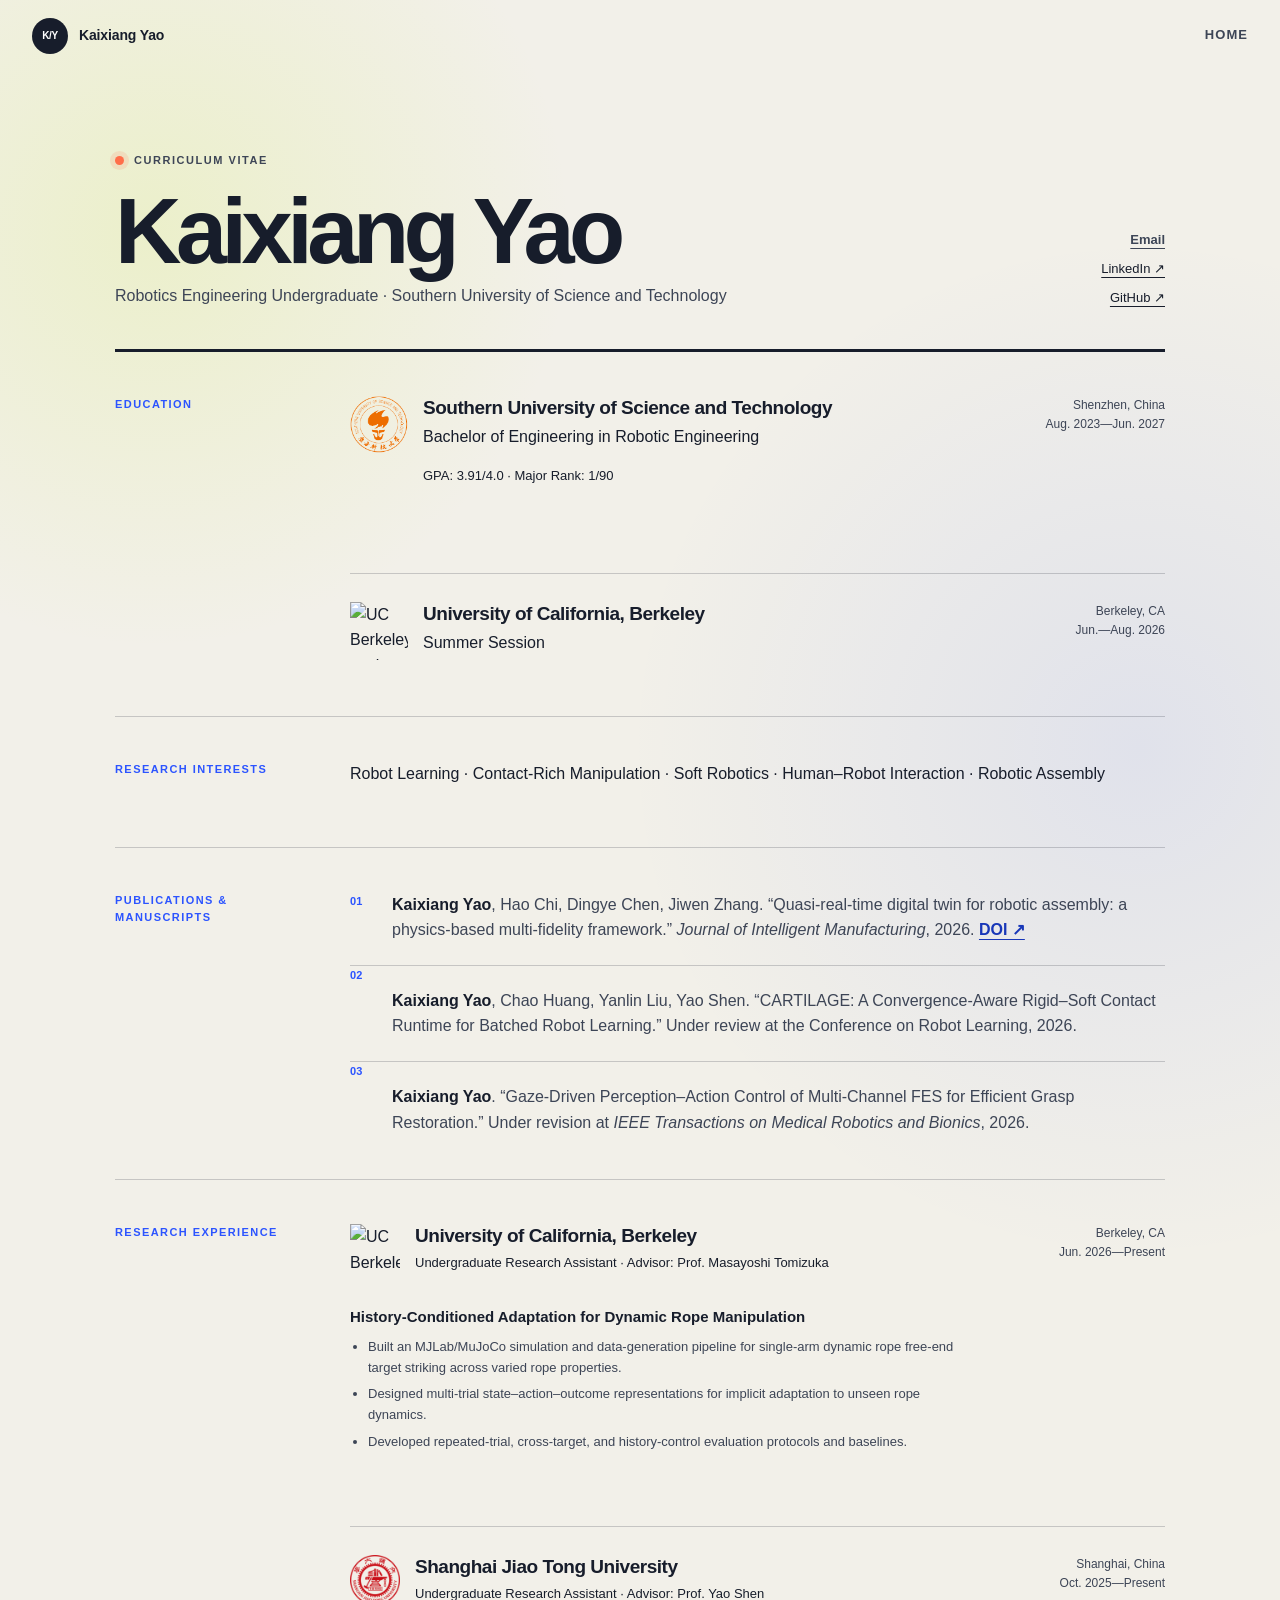
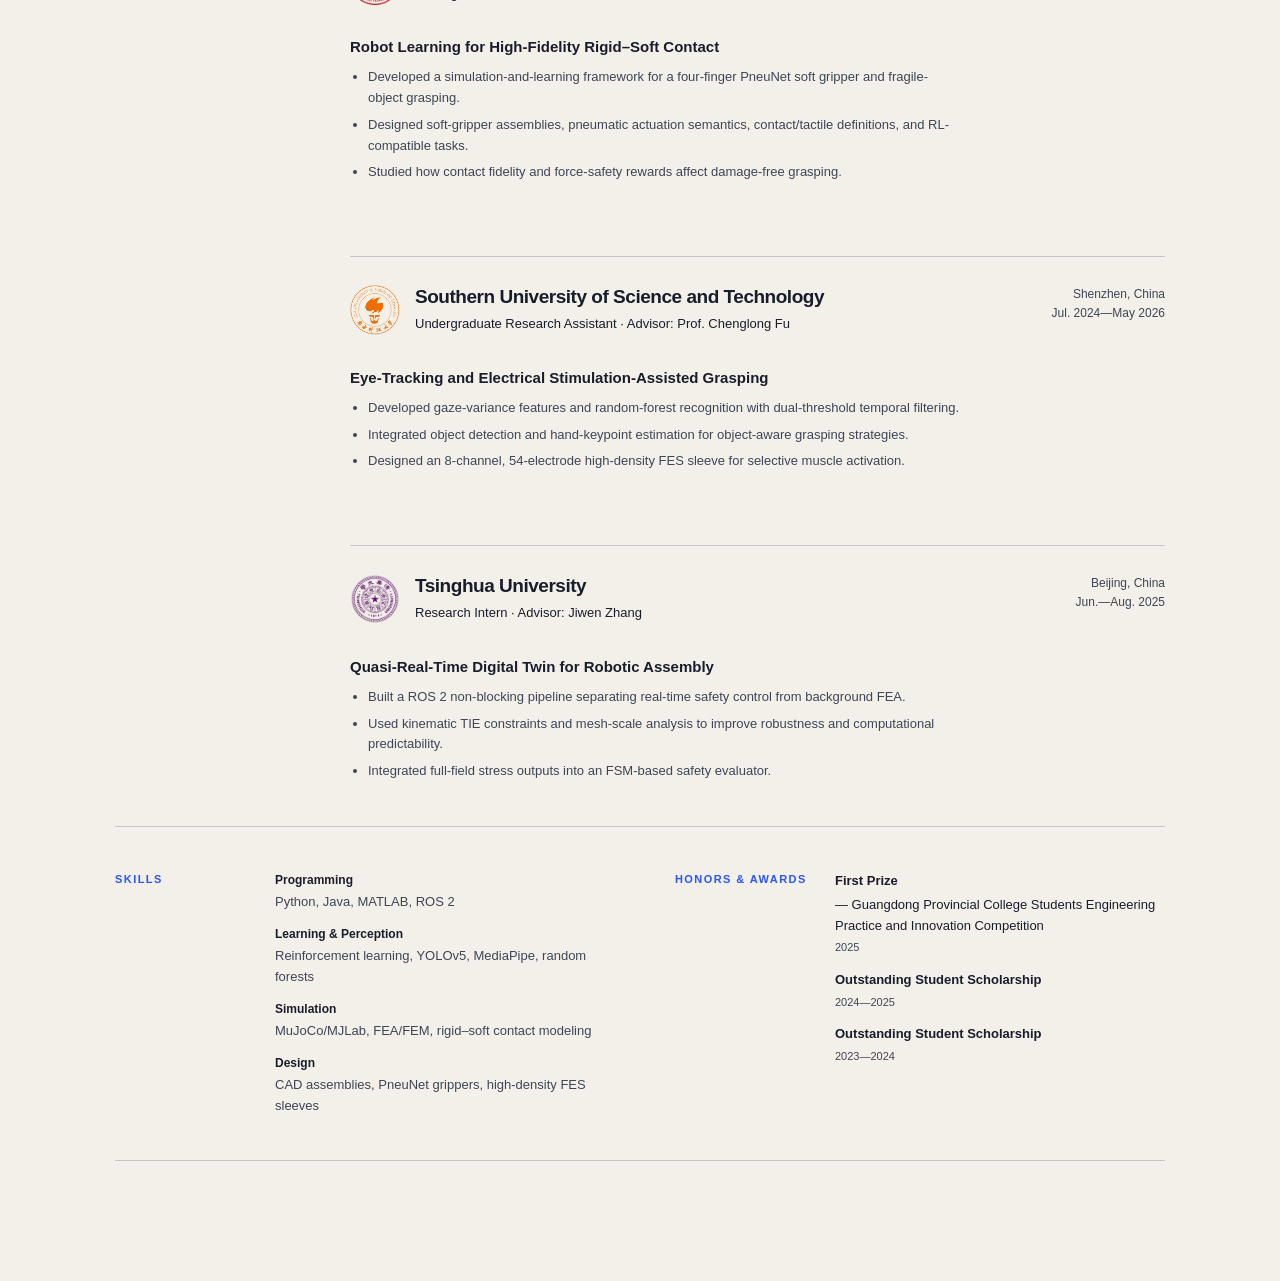
==== cv.html @ f6e6b8f9 "Publish personal academic website" ====
<!doctype html>
<html lang="en">
  <head>
    <meta charset="utf-8" />
    <meta name="viewport" content="width=device-width, initial-scale=1" />
    <meta name="description" content="Curriculum vitae of Kaixiang Yao, robotics engineering undergraduate researcher." />
    <meta name="theme-color" content="#171d2b" />
    <title>CV — Kaixiang Yao</title>
    <link rel="canonical" href="https://kaixiangyao.github.io/cv.html" />
    <link rel="icon" href="assets/favicon.svg" type="image/svg+xml" />
    <script>document.documentElement.classList.add("js");</script>
    <link rel="stylesheet" href="assets/styles.css" />
    <script src="assets/site.js" defer></script>
  </head>
  <body class="cv-page">
    <a class="skip-link" href="#cv-main">Skip to content</a>
    <header class="site-header is-scrolled" data-header>
      <a class="wordmark" href="index.html" aria-label="Kaixiang Yao, home">
        <span class="wordmark-mark" aria-hidden="true">K/Y</span>
        <span class="wordmark-name">Kaixiang Yao</span>
      </a>
      <nav class="site-nav cv-nav" aria-label="CV navigation">
        <a href="index.html">Home</a>
      </nav>
    </header>

    <main id="cv-main" class="cv-shell">
      <header class="cv-hero">
        <div>
          <p class="eyebrow"><span class="signal-dot"></span> Curriculum Vitae</p>
          <h1>Kaixiang Yao</h1>
          <p>Robotics Engineering Undergraduate · Southern University of Science and Technology</p>
        </div>
        <div class="cv-contact">
          <button class="email-link" type="button" data-email>Email</button>
          <a href="https://www.linkedin.com/in/kaixiang-yao-7763b9421/" target="_blank" rel="noreferrer">LinkedIn ↗</a>
          <a href="https://github.com/KaixiangYao" target="_blank" rel="noreferrer">GitHub ↗</a>
        </div>
      </header>

      <section class="cv-section">
        <h2>Education</h2>
        <div class="cv-entry">
          <div class="cv-entry-main">
            <div class="cv-institution">
              <img class="university-logo" src="assets/logo-sustech-transparent.png" alt="SUSTech seal" />
              <div>
                <h3>Southern University of Science and Technology</h3>
                <p>Bachelor of Engineering in Robotic Engineering</p>
                <p class="cv-detail">GPA: 3.91/4.0 · Major Rank: 1/90</p>
              </div>
            </div>
          </div>
          <div class="cv-entry-side">Shenzhen, China<br />Aug. 2023—Jun. 2027</div>
        </div>
        <div class="cv-entry">
          <div class="cv-entry-main">
            <div class="cv-institution">
              <img class="university-logo" src="assets/logo-berkeley.svg" alt="UC Berkeley seal" />
              <div>
                <h3>University of California, Berkeley</h3>
                <p>Summer Session</p>
              </div>
            </div>
          </div>
          <div class="cv-entry-side">Berkeley, CA<br />Jun.—Aug. 2026</div>
        </div>
      </section>

      <section class="cv-section">
        <h2>Research Interests</h2>
        <p>Robot Learning · Contact-Rich Manipulation · Soft Robotics · Human–Robot Interaction · Robotic Assembly</p>
      </section>

      <section class="cv-section">
        <h2>Publications & Manuscripts</h2>
        <ol class="publication-list">
          <li>
            <strong>Kaixiang Yao</strong>, Hao Chi, Dingye Chen, Jiwen Zhang.
            “Quasi-real-time digital twin for robotic assembly: a physics-based multi-fidelity framework.”
            <em>Journal of Intelligent Manufacturing</em>, 2026.
            <a href="https://doi.org/10.1007/s10845-026-02879-3" target="_blank" rel="noreferrer">DOI ↗</a>
          </li>
          <li>
            <strong>Kaixiang Yao</strong>, Chao Huang, Yanlin Liu, Yao Shen.
            “CARTILAGE: A Convergence-Aware Rigid–Soft Contact Runtime for Batched Robot Learning.”
            Under review at the Conference on Robot Learning, 2026.
          </li>
          <li>
            <strong>Kaixiang Yao</strong>.
            “Gaze-Driven Perception–Action Control of Multi-Channel FES for Efficient Grasp Restoration.”
            Under revision at <em>IEEE Transactions on Medical Robotics and Bionics</em>, 2026.
          </li>
        </ol>
      </section>

      <section class="cv-section">
        <h2>Research Experience</h2>
        <article class="cv-entry cv-experience">
          <div class="cv-entry-main">
            <div class="cv-institution cv-institution-compact">
              <img class="university-logo" src="assets/logo-berkeley.svg" alt="UC Berkeley seal" />
              <div>
                <h3>University of California, Berkeley</h3>
                <p class="cv-role">Undergraduate Research Assistant · Advisor: Prof. Masayoshi Tomizuka</p>
              </div>
            </div>
            <h4>History-Conditioned Adaptation for Dynamic Rope Manipulation</h4>
            <ul>
              <li>Built an MJLab/MuJoCo simulation and data-generation pipeline for single-arm dynamic rope free-end target striking across varied rope properties.</li>
              <li>Designed multi-trial state–action–outcome representations for implicit adaptation to unseen rope dynamics.</li>
              <li>Developed repeated-trial, cross-target, and history-control evaluation protocols and baselines.</li>
            </ul>
          </div>
          <div class="cv-entry-side">Berkeley, CA<br />Jun. 2026—Present</div>
        </article>

        <article class="cv-entry cv-experience">
          <div class="cv-entry-main">
            <div class="cv-institution cv-institution-compact">
              <img class="university-logo" src="assets/logo-sjtu.png" alt="Shanghai Jiao Tong University seal" />
              <div>
                <h3>Shanghai Jiao Tong University</h3>
                <p class="cv-role">Undergraduate Research Assistant · Advisor: Prof. Yao Shen</p>
              </div>
            </div>
            <h4>Robot Learning for High-Fidelity Rigid–Soft Contact</h4>
            <ul>
              <li>Developed a simulation-and-learning framework for a four-finger PneuNet soft gripper and fragile-object grasping.</li>
              <li>Designed soft-gripper assemblies, pneumatic actuation semantics, contact/tactile definitions, and RL-compatible tasks.</li>
              <li>Studied how contact fidelity and force-safety rewards affect damage-free grasping.</li>
            </ul>
          </div>
          <div class="cv-entry-side">Shanghai, China<br />Oct. 2025—Present</div>
        </article>

        <article class="cv-entry cv-experience">
          <div class="cv-entry-main">
            <div class="cv-institution cv-institution-compact">
              <img class="university-logo" src="assets/logo-sustech-transparent.png" alt="SUSTech seal" />
              <div>
                <h3>Southern University of Science and Technology</h3>
                <p class="cv-role">Undergraduate Research Assistant · Advisor: Prof. Chenglong Fu</p>
              </div>
            </div>
            <h4>Eye-Tracking and Electrical Stimulation-Assisted Grasping</h4>
            <ul>
              <li>Developed gaze-variance features and random-forest recognition with dual-threshold temporal filtering.</li>
              <li>Integrated object detection and hand-keypoint estimation for object-aware grasping strategies.</li>
              <li>Designed an 8-channel, 54-electrode high-density FES sleeve for selective muscle activation.</li>
            </ul>
          </div>
          <div class="cv-entry-side">Shenzhen, China<br />Jul. 2024—May 2026</div>
        </article>

        <article class="cv-entry cv-experience">
          <div class="cv-entry-main">
            <div class="cv-institution cv-institution-compact">
              <img class="university-logo" src="assets/logo-tsinghua-transparent.png" alt="Tsinghua University seal" />
              <div>
                <h3>Tsinghua University</h3>
                <p class="cv-role">Research Intern · Advisor: Jiwen Zhang</p>
              </div>
            </div>
            <h4>Quasi-Real-Time Digital Twin for Robotic Assembly</h4>
            <ul>
              <li>Built a ROS 2 non-blocking pipeline separating real-time safety control from background FEA.</li>
              <li>Used kinematic TIE constraints and mesh-scale analysis to improve robustness and computational predictability.</li>
              <li>Integrated full-field stress outputs into an FSM-based safety evaluator.</li>
            </ul>
          </div>
          <div class="cv-entry-side">Beijing, China<br />Jun.—Aug. 2025</div>
        </article>
      </section>

      <section class="cv-section cv-two-column">
        <div>
          <h2>Skills</h2>
          <dl class="skills-list">
            <div><dt>Programming</dt><dd>Python, Java, MATLAB, ROS 2</dd></div>
            <div><dt>Learning & Perception</dt><dd>Reinforcement learning, YOLOv5, MediaPipe, random forests</dd></div>
            <div><dt>Simulation</dt><dd>MuJoCo/MJLab, FEA/FEM, rigid–soft contact modeling</dd></div>
            <div><dt>Design</dt><dd>CAD assemblies, PneuNet grippers, high-density FES sleeves</dd></div>
          </dl>
        </div>
        <div>
          <h2>Honors & Awards</h2>
          <ul class="award-list">
            <li><strong>First Prize</strong> — Guangdong Provincial College Students Engineering Practice and Innovation Competition <span>2025</span></li>
            <li><strong>Outstanding Student Scholarship</strong> <span>2024—2025</span></li>
            <li><strong>Outstanding Student Scholarship</strong> <span>2023—2024</span></li>
          </ul>
        </div>
      </section>
    </main>
  </body>
</html>
---- assets/styles.css ----
:root {
  --ink: #171d2b;
  --ink-soft: #3d4556;
  --paper: #f2f0e9;
  --paper-bright: #faf9f5;
  --blue: #2c54ff;
  --blue-deep: #1837b8;
  --coral: #ff6e4a;
  --acid: #d8ee70;
  --mint: #bce7d3;
  --line: rgba(23, 29, 43, 0.2);
  --line-dark: rgba(255, 255, 255, 0.2);
  --shadow: 0 20px 60px rgba(23, 29, 43, 0.12);
  --radius: 24px;
  --shell: min(1280px, calc(100vw - 64px));
  --font-sans: "Segoe UI Variable", "Segoe UI", Helvetica, Arial, sans-serif;
  --font-display: "Arial Narrow", "Aptos Display", "Segoe UI Variable", Arial, sans-serif;
}

* {
  box-sizing: border-box;
}

html {
  scroll-behavior: smooth;
  scroll-padding-top: 92px;
}

body {
  margin: 0;
  color: var(--ink);
  background:
    radial-gradient(circle at 12% 8%, rgba(216, 238, 112, 0.25), transparent 26rem),
    radial-gradient(circle at 89% 26%, rgba(44, 84, 255, 0.09), transparent 32rem),
    var(--paper);
  font-family: var(--font-sans);
  font-size: 16px;
  line-height: 1.6;
  -webkit-font-smoothing: antialiased;
}

::selection {
  color: white;
  background: var(--blue);
}

a {
  color: inherit;
  text-decoration-thickness: 1px;
  text-underline-offset: 4px;
}

button,
a {
  -webkit-tap-highlight-color: transparent;
}

button {
  font: inherit;
}

img {
  display: block;
  max-width: 100%;
}

h1,
h2,
h3,
p {
  margin-top: 0;
}

.sr-only {
  position: absolute;
  width: 1px;
  height: 1px;
  padding: 0;
  margin: -1px;
  overflow: hidden;
  clip: rect(0, 0, 0, 0);
  white-space: nowrap;
  border: 0;
}

.skip-link {
  position: fixed;
  z-index: 1000;
  top: 12px;
  left: 12px;
  padding: 10px 16px;
  color: white;
  background: var(--ink);
  transform: translateY(-160%);
  transition: transform 160ms ease;
}

.skip-link:focus {
  transform: translateY(0);
}

.site-header {
  position: sticky;
  z-index: 100;
  top: 0;
  display: flex;
  align-items: center;
  justify-content: space-between;
  width: 100%;
  min-height: 72px;
  padding: 0 max(32px, calc((100vw - 1280px) / 2));
  border-bottom: 1px solid transparent;
  transition:
    background 180ms ease,
    border-color 180ms ease,
    min-height 180ms ease;
}

.site-header.is-scrolled {
  min-height: 64px;
  border-color: var(--line);
  background: rgba(242, 240, 233, 0.88);
  backdrop-filter: blur(18px);
}

.wordmark {
  display: inline-flex;
  gap: 11px;
  align-items: center;
  color: inherit;
  font-size: 14px;
  font-weight: 750;
  text-decoration: none;
  letter-spacing: -0.01em;
}

.wordmark-mark {
  display: grid;
  width: 36px;
  height: 36px;
  place-items: center;
  color: white;
  background: var(--ink);
  border-radius: 50%;
  font-size: 10px;
  letter-spacing: -0.04em;
}

.site-nav {
  display: flex;
  gap: 30px;
  align-items: center;
}

.site-nav a {
  position: relative;
  color: var(--ink-soft);
  font-size: 13px;
  font-weight: 700;
  text-decoration: none;
  text-transform: uppercase;
  letter-spacing: 0.08em;
}

.site-nav a::after {
  position: absolute;
  right: 0;
  bottom: -5px;
  left: 0;
  height: 2px;
  background: var(--blue);
  content: "";
  transform: scaleX(0);
  transform-origin: right;
  transition: transform 180ms ease;
}

.site-nav a:hover::after,
.site-nav a:focus-visible::after {
  transform: scaleX(1);
  transform-origin: left;
}

.nav-toggle {
  display: none;
}

.section-shell {
  width: var(--shell);
  margin-inline: auto;
}

.section-rule {
  border-top: 1px solid var(--line);
}

.hero {
  display: grid;
  grid-template-columns: minmax(0, 1.06fr) minmax(420px, 0.94fr);
  gap: clamp(48px, 7vw, 110px);
  align-items: center;
  min-height: calc(100vh - 72px);
  padding-block: 72px 96px;
}

.eyebrow,
.mini-label,
.section-index,
.figure-label,
.visual-heading,
.current-work-marker {
  font-size: 11px;
  font-weight: 800;
  text-transform: uppercase;
  letter-spacing: 0.14em;
}

.eyebrow {
  display: flex;
  gap: 10px;
  align-items: center;
  color: var(--ink-soft);
  margin-bottom: 28px;
}

.signal-dot {
  display: inline-block;
  width: 9px;
  height: 9px;
  background: var(--coral);
  border-radius: 50%;
  box-shadow: 0 0 0 5px rgba(255, 110, 74, 0.14);
}

.hero h1 {
  max-width: 760px;
  margin-bottom: 28px;
  font-family: var(--font-display);
  font-size: clamp(60px, 6.6vw, 104px);
  font-weight: 760;
  line-height: 0.92;
  letter-spacing: -0.065em;
}

.hero h1 em {
  color: var(--blue);
  font-family: Georgia, "Times New Roman", serif;
  font-size: 0.9em;
  font-weight: 500;
  letter-spacing: -0.055em;
}

.hero-intro {
  max-width: 680px;
  margin-bottom: 32px;
  color: var(--ink-soft);
  font-size: clamp(17px, 1.4vw, 20px);
  line-height: 1.65;
}

.hero-intro strong {
  color: var(--ink);
}

.hero-actions {
  display: flex;
  flex-wrap: wrap;
  gap: 14px;
  align-items: center;
  margin-bottom: 52px;
}

.button {
  display: inline-flex;
  min-height: 48px;
  padding: 0 19px;
  gap: 18px;
  align-items: center;
  justify-content: center;
  border: 1px solid var(--ink);
  border-radius: 999px;
  cursor: pointer;
  font-size: 13px;
  font-weight: 760;
  text-decoration: none;
  transition:
    transform 160ms ease,
    box-shadow 160ms ease,
    color 160ms ease,
    background 160ms ease;
}

.button:hover,
.button:focus-visible {
  transform: translateY(-2px);
  box-shadow: 0 8px 18px rgba(23, 29, 43, 0.12);
}

.button-primary {
  color: white;
  background: var(--ink);
}

.button-primary:hover,
.button-primary:focus-visible {
  background: var(--blue);
  border-color: var(--blue);
}

.button-quiet {
  color: var(--ink);
  background: transparent;
}

.text-link {
  margin-left: 8px;
  font-size: 13px;
  font-weight: 750;
}

.hero-meta {
  display: grid;
  max-width: 680px;
  grid-template-columns: 1fr 1fr;
  border-top: 1px solid var(--line);
}

.hero-meta > div {
  display: grid;
  gap: 7px;
  padding: 18px 20px 0 0;
  color: var(--ink-soft);
  font-size: 15px;
  font-weight: 600;
}

.hero-meta > div + div {
  padding-left: 24px;
  border-left: 1px solid var(--line);
}

.meta-label {
  color: var(--ink);
  font-size: 11px;
  font-weight: 800;
  text-transform: uppercase;
  letter-spacing: 0.12em;
}

.hero-visual {
  position: relative;
  min-height: 600px;
  overflow: hidden;
  color: white;
  background: var(--ink);
  border-radius: calc(var(--radius) * 1.3);
  box-shadow: var(--shadow);
  isolation: isolate;
}

.hero-profile-card {
  display: flex;
  min-height: 540px;
  padding: 30px;
  flex-direction: column;
  justify-content: space-between;
  background:
    radial-gradient(circle at 82% 12%, rgba(216, 238, 112, 0.2), transparent 18rem),
    linear-gradient(145deg, #171d2b, #202a43);
}

.profile-card-header {
  display: flex;
  justify-content: space-between;
  color: rgba(255, 255, 255, 0.55);
  font-size: 10px;
  font-weight: 800;
  text-transform: uppercase;
  letter-spacing: 0.14em;
}

.interest-list {
  display: grid;
  margin-block: 44px;
  border-top: 1px solid var(--line-dark);
}

.interest-list span {
  padding: 18px 0;
  border-bottom: 1px solid var(--line-dark);
  font-family: var(--font-display);
  font-size: clamp(24px, 2.3vw, 36px);
  font-weight: 700;
  line-height: 1;
  letter-spacing: -0.035em;
}

.profile-card-current {
  padding: 22px;
  color: var(--ink);
  background: var(--paper-bright);
  border-radius: 16px;
}

.profile-card-current > span,
.profile-card-current small {
  font-size: 9px;
  font-weight: 800;
  text-transform: uppercase;
  letter-spacing: 0.12em;
}

.profile-card-current > span {
  color: var(--blue);
}

.profile-card-current p {
  max-width: 420px;
  margin: 9px 0 14px;
  font-size: 17px;
  font-weight: 720;
  line-height: 1.35;
  letter-spacing: -0.02em;
}

.profile-card-current small {
  color: var(--ink-soft);
}

.visual-grid {
  position: absolute;
  inset: 0;
  z-index: -1;
  opacity: 0.2;
  background-image:
    linear-gradient(var(--line-dark) 1px, transparent 1px),
    linear-gradient(90deg, var(--line-dark) 1px, transparent 1px);
  background-size: 42px 42px;
  mask-image: linear-gradient(to bottom, black 30%, transparent 100%);
}

.visual-heading {
  display: flex;
  justify-content: space-between;
  padding: 25px 28px;
  color: rgba(255, 255, 255, 0.62);
  border-bottom: 1px solid var(--line-dark);
}

.orbit {
  position: absolute;
  top: 49%;
  left: 50%;
  border: 1px solid rgba(255, 255, 255, 0.22);
  border-radius: 50%;
  transform: translate(-50%, -50%) rotate(-22deg);
}

.orbit::after {
  position: absolute;
  top: 50%;
  left: -5px;
  width: 9px;
  height: 9px;
  background: var(--acid);
  border-radius: 50%;
  content: "";
  box-shadow: 0 0 20px var(--acid);
}

.orbit-one {
  width: 78%;
  aspect-ratio: 1 / 0.72;
}

.orbit-two {
  width: 56%;
  aspect-ratio: 1 / 0.72;
  transform: translate(-50%, -50%) rotate(32deg);
}

.core-node {
  position: absolute;
  top: 47%;
  left: 50%;
  display: grid;
  width: 160px;
  height: 160px;
  place-content: center;
  text-align: center;
  background: var(--blue);
  border-radius: 50%;
  transform: translate(-50%, -50%);
  box-shadow: 0 0 0 14px rgba(44, 84, 255, 0.18);
}

.core-node span {
  font-size: 9px;
  letter-spacing: 0.18em;
}

.core-node strong {
  font-size: 18px;
  line-height: 1.1;
  letter-spacing: -0.03em;
}

.focus-node {
  position: absolute;
  display: flex;
  width: 152px;
  min-height: 82px;
  padding: 16px;
  gap: 15px;
  align-items: flex-start;
  color: var(--ink);
  background: var(--paper-bright);
  border-radius: 16px;
  box-shadow: 0 12px 30px rgba(0, 0, 0, 0.18);
}

.focus-node strong {
  font-size: 13px;
  line-height: 1.25;
}

.node-index {
  color: var(--blue);
  font-size: 10px;
  font-weight: 850;
}

.node-a {
  top: 24%;
  right: 7%;
  transform: rotate(2deg);
}

.node-b {
  bottom: 14%;
  left: 8%;
  background: var(--acid);
  transform: rotate(-2deg);
}

.node-c {
  right: 7%;
  bottom: 12%;
  background: var(--mint);
  transform: rotate(1deg);
}

.visual-caption {
  position: absolute;
  bottom: 19px;
  left: 26px;
  margin: 0;
  color: rgba(255, 255, 255, 0.5);
  font-family: ui-monospace, SFMono-Regular, Consolas, monospace;
  font-size: 10px;
}

.about {
  display: grid;
  grid-template-columns: 0.45fr 1.2fr 1fr;
  gap: clamp(30px, 5vw, 80px);
  padding-block: 128px;
}

.section-index {
  padding-top: 8px;
  color: var(--blue);
}

.about h2,
.section-heading h2,
.contact h2 {
  margin-bottom: 0;
  font-family: var(--font-display);
  font-size: clamp(42px, 4.4vw, 70px);
  font-weight: 760;
  line-height: 0.98;
  letter-spacing: -0.055em;
}

.about-body {
  color: var(--ink-soft);
  font-size: 17px;
}

.about-body strong {
  color: var(--ink);
}

.inline-links {
  display: flex;
  gap: 22px;
  margin-top: 32px;
}

.inline-links a,
.card-links a,
.contact-actions a {
  font-size: 13px;
  font-weight: 780;
}

.research,
.background {
  padding-block: 120px;
}

.section-heading {
  display: grid;
  grid-template-columns: 1.6fr 0.8fr;
  gap: 60px;
  align-items: end;
  margin: 30px 0 72px calc(25% + 10px);
}

.section-heading p {
  max-width: 440px;
  margin-bottom: 0;
  color: var(--ink-soft);
  font-size: 17px;
}

.research-card {
  display: grid;
  overflow: hidden;
  grid-template-columns: minmax(0, 1.08fr) minmax(380px, 0.92fr);
  margin-bottom: 28px;
  background: var(--paper-bright);
  border: 1px solid var(--line);
  border-radius: var(--radius);
  box-shadow: 0 1px 0 rgba(255, 255, 255, 0.7) inset;
}

.research-card-featured {
  background: #fcfbf7;
  box-shadow: var(--shadow);
}

.research-figure {
  position: relative;
  display: grid;
  min-height: 390px;
  padding: 46px 32px;
  place-items: center;
  border-right: 1px solid var(--line);
}

.research-figure img {
  width: 100%;
  max-height: 430px;
  object-fit: contain;
  filter: drop-shadow(0 14px 24px rgba(23, 29, 43, 0.12));
  transition: transform 300ms cubic-bezier(0.2, 0.75, 0.25, 1);
}

.research-card:hover .research-figure img {
  transform: scale(1.018);
}

.figure-digital-twin {
  background:
    radial-gradient(circle at 20% 20%, rgba(216, 238, 112, 0.64), transparent 34%),
    #e8eddf;
}

.figure-cartilage {
  background:
    radial-gradient(circle at 75% 20%, rgba(188, 231, 211, 0.8), transparent 38%),
    #e7e5f0;
}

.figure-gaze {
  background:
    radial-gradient(circle at 20% 80%, rgba(255, 110, 74, 0.24), transparent 34%),
    #ede7d9;
}

.figure-label {
  position: absolute;
  right: 22px;
  bottom: 17px;
  color: rgba(23, 29, 43, 0.62);
  font-size: 9px;
}

.research-copy {
  display: flex;
  padding: clamp(34px, 4.3vw, 64px);
  flex-direction: column;
  justify-content: center;
}

.research-kicker {
  display: flex;
  flex-wrap: wrap;
  gap: 12px;
  align-items: center;
  margin-bottom: 22px;
  color: var(--ink-soft);
  font-size: 11px;
  font-weight: 750;
  text-transform: uppercase;
  letter-spacing: 0.08em;
}

.status {
  display: inline-flex;
  padding: 5px 10px;
  color: var(--ink);
  border-radius: 999px;
  line-height: 1;
}

.status-published {
  background: var(--acid);
}

.status-review {
  background: var(--mint);
}

.status-revision {
  background: #ffd3c8;
}

.research-copy h3 {
  margin-bottom: 14px;
  font-family: var(--font-display);
  font-size: clamp(28px, 2.55vw, 42px);
  line-height: 1.04;
  letter-spacing: -0.045em;
}

.research-authors {
  margin-bottom: 22px;
  color: var(--ink-soft);
  font-size: 13px;
}

.research-authors strong {
  color: var(--blue-deep);
}

.research-copy > p:not(.research-authors):not(.role-note) {
  color: var(--ink-soft);
}

.result-strip {
  display: grid;
  grid-template-columns: repeat(3, 1fr);
  margin: 14px 0 24px;
  border-block: 1px solid var(--line);
}

.result-strip span {
  display: grid;
  padding: 14px 8px;
  color: var(--ink-soft);
  font-size: 10px;
  text-transform: uppercase;
  letter-spacing: 0.05em;
}

.result-strip span + span {
  border-left: 1px solid var(--line);
}

.result-strip strong {
  color: var(--ink);
  font-size: 17px;
  letter-spacing: -0.02em;
}

.role-note {
  padding: 13px 0 13px 16px;
  margin: 4px 0 18px;
  color: var(--ink-soft);
  border-left: 3px solid var(--blue);
  font-size: 13px;
}

.role-note span {
  display: block;
  margin-bottom: 3px;
  color: var(--ink);
  font-size: 9px;
  font-weight: 850;
  text-transform: uppercase;
  letter-spacing: 0.13em;
}

.card-links {
  display: flex;
  gap: 22px;
}

.current-work {
  display: grid;
  grid-template-columns: 0.4fr 1.6fr;
  gap: 36px;
  padding: 48px;
  margin-top: 34px;
  color: white;
  background:
    linear-gradient(120deg, rgba(44, 84, 255, 0.38), transparent 50%),
    var(--ink);
  border-radius: var(--radius);
}

.current-work-marker {
  display: flex;
  gap: 10px;
  align-items: flex-start;
  color: rgba(255, 255, 255, 0.7);
}

.current-work h3 {
  max-width: 850px;
  margin-bottom: 14px;
  font-family: var(--font-display);
  font-size: clamp(28px, 3vw, 44px);
  line-height: 1.05;
  letter-spacing: -0.04em;
}

.current-work p {
  max-width: 820px;
  color: rgba(255, 255, 255, 0.7);
}

.current-meta {
  color: var(--acid);
  font-size: 12px;
  font-weight: 750;
}

.timeline {
  margin-left: calc(25% + 10px);
  border-top: 1px solid var(--line);
}

.timeline-item {
  display: grid;
  grid-template-columns: 0.3fr 1.1fr 0.55fr;
  gap: 30px;
  align-items: center;
  padding: 30px 0;
  border-bottom: 1px solid var(--line);
}

.timeline-date,
.timeline-tag,
.timeline-place {
  font-size: 10px;
  font-weight: 800;
  text-transform: uppercase;
  letter-spacing: 0.11em;
}

.timeline-date {
  color: var(--blue);
}

.timeline-place {
  color: var(--ink-soft);
}

.timeline-body h3 {
  margin: 6px 0 4px;
  font-family: var(--font-display);
  font-size: 25px;
  line-height: 1.1;
  letter-spacing: -0.035em;
}

.timeline-body p {
  margin: 0;
  color: var(--ink-soft);
  font-size: 13px;
}

.timeline-tag {
  justify-self: end;
  padding: 7px 10px;
  color: var(--ink-soft);
  border: 1px solid var(--line);
  border-radius: 999px;
  font-size: 8px;
  text-align: center;
}

.education-awards {
  display: grid;
  grid-template-columns: 1fr 1fr;
  gap: 1px;
  margin: 76px 0 0 calc(25% + 10px);
  overflow: hidden;
  background: var(--line);
  border: 1px solid var(--line);
  border-radius: var(--radius);
}

.education-block,
.awards-block {
  padding: 38px;
  background: var(--paper-bright);
}

.mini-label {
  display: block;
  margin-bottom: 24px;
  color: var(--blue);
}

.education-block h3 {
  max-width: 520px;
  margin-bottom: 8px;
  font-size: 24px;
  line-height: 1.2;
  letter-spacing: -0.035em;
}

.education-block > p {
  color: var(--ink-soft);
}

.stat-pair {
  display: flex;
  gap: 26px;
  margin-top: 28px;
  color: var(--ink-soft);
  font-size: 12px;
}

.stat-pair strong {
  color: var(--ink);
  font-size: 22px;
}

.awards-block ul {
  padding: 0;
  margin: 0;
  list-style: none;
}

.awards-block li {
  display: flex;
  gap: 20px;
  justify-content: space-between;
  padding: 16px 0;
  border-bottom: 1px solid var(--line);
  font-size: 14px;
}

.awards-block li span {
  flex: 0 0 auto;
  color: var(--ink-soft);
  font-size: 11px;
}

.contact {
  display: grid;
  grid-template-columns: 1.35fr 0.65fr;
  gap: 70px;
  align-items: end;
  padding: 72px;
  margin-bottom: 32px;
  color: white;
  background:
    radial-gradient(circle at 88% 20%, rgba(216, 238, 112, 0.3), transparent 22rem),
    var(--blue-deep);
  border-radius: calc(var(--radius) * 1.25);
}

.contact-minimal {
  align-items: center;
  padding-block: 52px;
}

.contact-minimal h2 {
  font-size: clamp(38px, 4vw, 58px);
}

.contact-minimal .contact-copy > p {
  margin: 12px 0 0;
  color: rgba(255, 255, 255, 0.7);
}

.contact .eyebrow {
  color: rgba(255, 255, 255, 0.66);
}

.contact-actions {
  display: grid;
  gap: 14px;
  justify-items: start;
}

.button-light {
  color: var(--ink);
  background: var(--acid);
  border-color: var(--acid);
}

.contact-actions a {
  color: rgba(255, 255, 255, 0.78);
}

.site-footer {
  display: flex;
  width: var(--shell);
  padding: 18px 0 32px;
  margin-inline: auto;
  gap: 28px;
  justify-content: space-between;
  color: var(--ink-soft);
  font-size: 11px;
}

.print-link,
.cv-contact button {
  padding: 0;
  color: var(--ink-soft);
  background: transparent;
  border: 0;
  cursor: pointer;
  font-size: 13px;
  font-weight: 750;
  text-decoration: underline;
  text-decoration-thickness: 1px;
  text-underline-offset: 4px;
}

.cv-shell {
  width: min(1050px, calc(100vw - 48px));
  padding: 80px 0 120px;
  margin-inline: auto;
}

.cv-hero {
  display: grid;
  grid-template-columns: 1fr auto;
  gap: 40px;
  align-items: end;
  padding-bottom: 40px;
  border-bottom: 3px solid var(--ink);
}

.cv-hero .eyebrow {
  margin-bottom: 18px;
}

.cv-hero h1 {
  margin-bottom: 8px;
  font-family: var(--font-display);
  font-size: clamp(54px, 8vw, 92px);
  line-height: 0.95;
  letter-spacing: -0.06em;
}

.cv-hero p:last-child {
  margin-bottom: 0;
  color: var(--ink-soft);
}

.cv-contact {
  display: grid;
  gap: 8px;
  justify-items: end;
  font-size: 13px;
}

.cv-section {
  display: grid;
  grid-template-columns: 190px 1fr;
  gap: 45px;
  padding: 44px 0;
  border-bottom: 1px solid var(--line);
}

.cv-section > h2,
.cv-two-column h2 {
  margin: 0;
  color: var(--blue);
  font-size: 11px;
  font-weight: 850;
  text-transform: uppercase;
  letter-spacing: 0.13em;
}

.cv-entry {
  display: grid;
  grid-column: 2;
  grid-template-columns: 1fr 175px;
  gap: 30px;
}

.cv-entry + .cv-entry {
  padding-top: 28px;
  margin-top: 28px;
  border-top: 1px solid var(--line);
}

.cv-entry-main h3 {
  margin-bottom: 5px;
  font-size: 19px;
  line-height: 1.25;
  letter-spacing: -0.025em;
}

.cv-institution {
  display: flex;
  gap: 15px;
  align-items: flex-start;
}

.cv-institution > div {
  min-width: 0;
}

.university-logo {
  width: 58px;
  height: 58px;
  flex: 0 0 58px;
  object-fit: contain;
}

.cv-institution-compact .university-logo {
  width: 50px;
  height: 50px;
  flex-basis: 50px;
}

.cv-entry-main > p {
  margin-bottom: 5px;
  color: var(--ink-soft);
}

.cv-entry-main h4 {
  margin: 18px 0 8px;
  font-size: 15px;
}

.cv-entry-main ul {
  padding-left: 18px;
  margin: 0;
  color: var(--ink-soft);
  font-size: 13px;
}

.cv-entry-main li + li {
  margin-top: 6px;
}

.cv-entry-side {
  color: var(--ink-soft);
  font-size: 12px;
  text-align: right;
}

.cv-detail,
.cv-role {
  font-size: 13px;
}

.publication-list {
  padding: 0;
  margin: 0;
  counter-reset: publications;
  list-style: none;
}

.publication-list li {
  position: relative;
  padding-left: 42px;
  color: var(--ink-soft);
}

.publication-list li::before {
  position: absolute;
  top: 1px;
  left: 0;
  color: var(--blue);
  content: "0" counter(publications);
  counter-increment: publications;
  font-size: 11px;
  font-weight: 850;
}

.publication-list li + li {
  padding-top: 22px;
  margin-top: 22px;
  border-top: 1px solid var(--line);
}

.publication-list strong {
  color: var(--ink);
}

.publication-list a {
  color: var(--blue-deep);
  font-weight: 750;
}

.cv-two-column {
  grid-template-columns: 1fr 1fr;
  gap: 70px;
}

.cv-two-column > div {
  display: grid;
  grid-template-columns: 140px 1fr;
  gap: 20px;
}

.skills-list {
  margin: 0;
}

.skills-list div + div {
  margin-top: 12px;
}

.skills-list dt {
  font-size: 12px;
  font-weight: 800;
}

.skills-list dd {
  margin: 2px 0 0;
  color: var(--ink-soft);
  font-size: 13px;
}

.award-list {
  padding: 0;
  margin: 0;
  list-style: none;
}

.award-list li {
  display: grid;
  gap: 3px;
  font-size: 13px;
}

.award-list li + li {
  margin-top: 13px;
}

.award-list span {
  color: var(--ink-soft);
  font-size: 11px;
}

.js .reveal {
  opacity: 0;
  transform: translateY(18px);
  transition:
    opacity 650ms ease,
    transform 650ms cubic-bezier(0.2, 0.7, 0.2, 1);
}

.js .reveal.is-visible {
  opacity: 1;
  transform: translateY(0);
}

:focus-visible {
  outline: 3px solid var(--coral);
  outline-offset: 4px;
}

@media (max-width: 1050px) {
  :root {
    --shell: min(100% - 40px, 940px);
  }

  .hero {
    grid-template-columns: 1fr;
    padding-top: 64px;
  }

  .hero-copy {
    max-width: 800px;
  }

  .hero-visual {
    min-height: 540px;
  }

  .about {
    grid-template-columns: 0.35fr 1fr 1fr;
    gap: 32px;
  }

  .research-card {
    grid-template-columns: 1fr;
  }

  .research-figure {
    min-height: 370px;
    border-right: 0;
    border-bottom: 1px solid var(--line);
  }

  .research-figure img {
    max-height: 360px;
  }
}

@media (max-width: 760px) {
  :root {
    --shell: calc(100% - 28px);
    --radius: 18px;
  }

  html {
    scroll-padding-top: 74px;
  }

  .site-header {
    min-height: 62px;
    padding-inline: 14px;
  }

  .wordmark-name {
    display: none;
  }

  .nav-toggle {
    position: relative;
    z-index: 2;
    display: grid;
    width: 42px;
    height: 42px;
    padding: 12px;
    gap: 6px;
    align-content: center;
    background: transparent;
    border: 1px solid var(--line);
    border-radius: 50%;
  }

  .nav-toggle span:not(.sr-only) {
    display: block;
    height: 1px;
    background: var(--ink);
    transition: transform 180ms ease;
  }

  .nav-toggle[aria-expanded="true"] span:first-child {
    transform: translateY(3.5px) rotate(45deg);
  }

  .nav-toggle[aria-expanded="true"] span:nth-child(2) {
    transform: translateY(-3.5px) rotate(-45deg);
  }

  .site-nav {
    position: fixed;
    inset: 0;
    display: flex;
    padding: 100px 28px 40px;
    gap: 22px;
    align-items: flex-start;
    flex-direction: column;
    visibility: hidden;
    background: var(--paper);
    opacity: 0;
    transform: translateY(-10px);
    transition:
      opacity 180ms ease,
      transform 180ms ease,
      visibility 180ms;
  }

  .site-nav.is-open {
    visibility: visible;
    opacity: 1;
    transform: translateY(0);
  }

  .site-nav a {
    font-family: var(--font-display);
    font-size: 38px;
    text-transform: none;
    letter-spacing: -0.04em;
  }

  .hero {
    min-height: auto;
    padding-block: 54px 78px;
  }

  .hero h1 {
    font-size: clamp(56px, 16.5vw, 78px);
  }

  .hero-intro {
    font-size: 16px;
  }

  .hero-actions {
    align-items: stretch;
    flex-direction: column;
  }

  .hero-actions .button {
    width: 100%;
  }

  .hero-actions .text-link {
    margin: 4px 0 0;
    text-align: center;
  }

  .hero-meta {
    grid-template-columns: 1fr;
  }

  .hero-meta > div + div {
    padding: 14px 0 0;
    margin-top: 14px;
    border-top: 1px solid var(--line);
    border-left: 0;
  }

  .hero-visual {
    min-height: 470px;
  }

  .hero-profile-card {
    min-height: 450px;
    padding: 24px;
  }

  .interest-list {
    margin-block: 28px;
  }

  .interest-list span {
    padding: 15px 0;
    font-size: 25px;
  }

  .core-node {
    width: 125px;
    height: 125px;
  }

  .focus-node {
    width: 128px;
    min-height: 72px;
    padding: 13px;
    gap: 8px;
  }

  .focus-node strong {
    font-size: 11px;
  }

  .node-a,
  .node-c {
    right: 4%;
  }

  .node-b {
    left: 4%;
  }

  .about,
  .section-heading,
  .timeline-item,
  .education-awards,
  .contact,
  .current-work {
    grid-template-columns: 1fr;
  }

  .about,
  .research,
  .background {
    padding-block: 82px;
  }

  .about {
    gap: 24px;
  }

  .about-statement {
    margin-bottom: 10px;
  }

  .section-heading,
  .timeline,
  .education-awards {
    margin-left: 0;
  }

  .section-heading {
    gap: 24px;
    margin-top: 24px;
    margin-bottom: 48px;
  }

  .research-card {
    margin-bottom: 18px;
  }

  .research-figure {
    min-height: 250px;
    padding: 36px 18px;
  }

  .research-figure img {
    max-height: 250px;
  }

  .research-copy {
    padding: 28px 22px 32px;
  }

  .result-strip {
    grid-template-columns: 1fr;
  }

  .result-strip span {
    grid-template-columns: 0.5fr 1fr;
    align-items: center;
  }

  .result-strip span + span {
    border-top: 1px solid var(--line);
    border-left: 0;
  }

  .current-work {
    padding: 28px 22px;
  }

  .timeline-item {
    position: relative;
    gap: 8px;
    padding-right: 0;
  }

  .timeline-tag {
    justify-self: start;
    margin-top: 10px;
  }

  .education-awards {
    margin-top: 54px;
  }

  .education-block,
  .awards-block {
    padding: 28px 22px;
  }

  .stat-pair {
    flex-direction: column;
    gap: 8px;
  }

  .contact {
    gap: 36px;
    padding: 42px 24px;
    margin-bottom: 20px;
  }

  .site-footer {
    align-items: flex-start;
    flex-direction: column;
    gap: 8px;
  }

  .site-footer span:nth-child(2) {
    display: none;
  }

  .cv-page .site-nav {
    position: static;
    display: flex;
    padding: 0;
    gap: 16px;
    visibility: visible;
    align-items: center;
    flex-direction: row;
    background: transparent;
    opacity: 1;
    transform: none;
  }

  .cv-page .site-nav a,
  .cv-page .print-link {
    font-family: var(--font-sans);
    font-size: 11px;
    text-transform: uppercase;
    letter-spacing: 0.07em;
  }

  .cv-shell {
    width: calc(100% - 28px);
    padding-top: 56px;
  }

  .cv-hero,
  .cv-section,
  .cv-entry,
  .cv-two-column,
  .cv-two-column > div {
    grid-template-columns: 1fr;
  }

  .cv-hero {
    gap: 24px;
  }

  .cv-contact {
    display: flex;
    flex-wrap: wrap;
    gap: 18px;
    justify-items: start;
  }

  .cv-section {
    gap: 24px;
    padding: 34px 0;
  }

  .cv-entry {
    grid-column: 1;
    gap: 10px;
  }

  .cv-entry-side {
    grid-row: 1;
    text-align: left;
  }

  .university-logo {
    width: 52px;
    height: 52px;
    flex-basis: 52px;
  }

  .cv-institution-compact .university-logo {
    width: 48px;
    height: 48px;
    flex-basis: 48px;
  }

  .cv-two-column {
    gap: 44px;
  }
}

@media (prefers-reduced-motion: reduce) {
  html {
    scroll-behavior: auto;
  }

  *,
  *::before,
  *::after {
    scroll-behavior: auto !important;
    transition-duration: 0.01ms !important;
    animation-duration: 0.01ms !important;
    animation-iteration-count: 1 !important;
  }

  .js .reveal {
    opacity: 1;
    transform: none;
  }
}

@media print {
  .site-header,
  .hero-visual,
  .hero-actions,
  .contact,
  .site-footer,
  .skip-link {
    display: none !important;
  }

  body {
    background: white;
  }

  .hero {
    min-height: 0;
  }

  @page {
    size: A4;
    margin: 13mm 14mm;
  }

  .cv-page {
    color: black;
    background: white;
    font-size: 9.5pt;
  }

  .cv-page .site-header {
    display: none !important;
  }

  .cv-shell {
    width: auto;
    padding: 0;
  }

  .cv-hero {
    padding-bottom: 5mm;
  }

  .cv-hero h1 {
    font-size: 38pt;
  }

  .cv-contact {
    display: none;
  }

  .cv-section {
    grid-template-columns: 32mm 1fr;
    gap: 5mm;
    padding: 4.5mm 0;
  }

  .cv-entry {
    grid-template-columns: 1fr 34mm;
    gap: 5mm;
    break-inside: avoid;
  }

  .cv-entry + .cv-entry {
    padding-top: 3mm;
    margin-top: 3mm;
  }

  .cv-entry-main h3 {
    font-size: 11pt;
  }

  .university-logo,
  .cv-institution-compact .university-logo {
    width: 9mm;
    height: 9mm;
    flex-basis: 9mm;
  }

  .cv-entry-main h4 {
    margin-top: 2.5mm;
    font-size: 9.5pt;
  }

  .cv-entry-main ul,
  .cv-entry-main > p,
  .cv-detail,
  .cv-role,
  .publication-list,
  .skills-list dd,
  .award-list li {
    font-size: 8.5pt;
  }

  .cv-two-column {
    grid-template-columns: 1fr 1fr;
    gap: 8mm;
  }

  .cv-two-column > div {
    grid-template-columns: 25mm 1fr;
  }
}
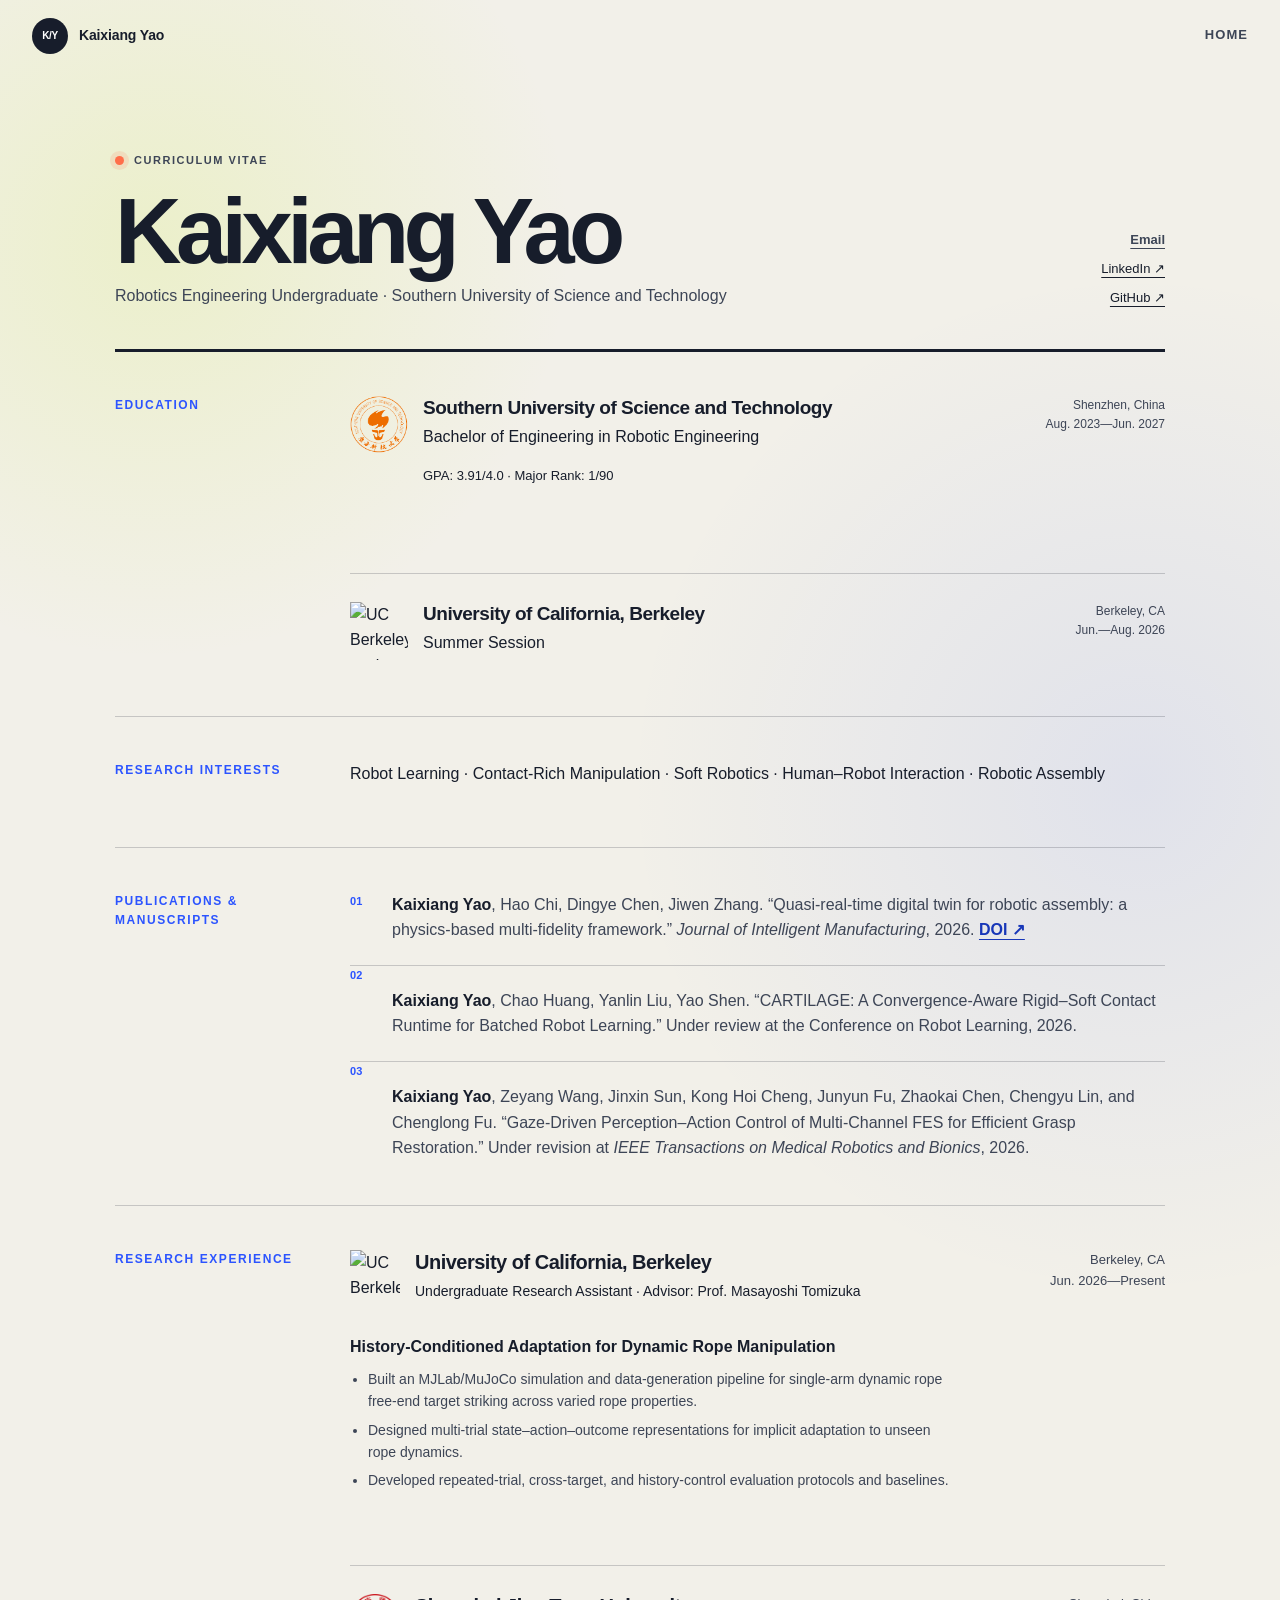
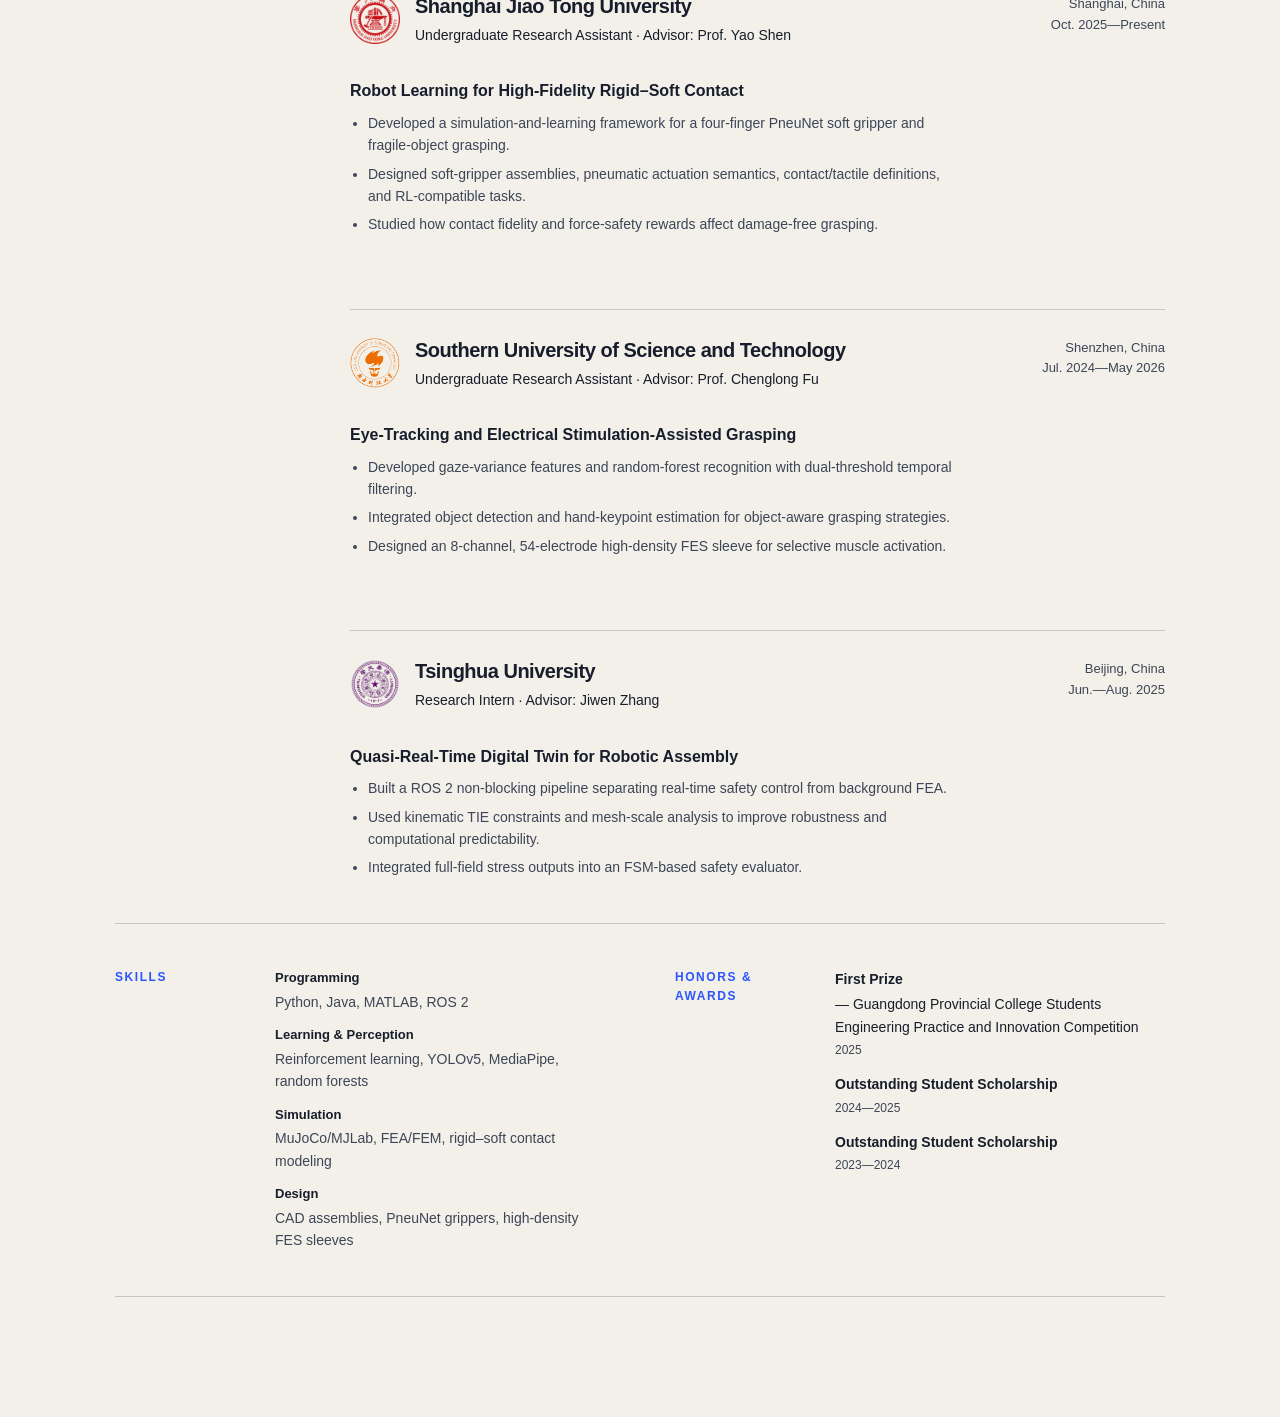
==== commit ad46b4e3: "Improve CV readability and complete authors" ====
--- a/cv.html
+++ b/cv.html
@@ -87,7 +87,8 @@
             Under review at the Conference on Robot Learning, 2026.
           </li>
           <li>
-            <strong>Kaixiang Yao</strong>.
+            <strong>Kaixiang Yao</strong>, Zeyang Wang, Jinxin Sun, Kong Hoi Cheng, Junyun Fu,
+            Zhaokai Chen, Chengyu Lin, and Chenglong Fu.
             “Gaze-Driven Perception–Action Control of Multi-Channel FES for Efficient Grasp Restoration.”
             Under revision at <em>IEEE Transactions on Medical Robotics and Bionics</em>, 2026.
           </li>
--- a/assets/styles.css
+++ b/assets/styles.css
@@ -856,7 +856,7 @@
 .timeline-date,
 .timeline-tag,
 .timeline-place {
-  font-size: 10px;
+  font-size: 11px;
   font-weight: 800;
   text-transform: uppercase;
   letter-spacing: 0.11em;
@@ -873,7 +873,7 @@
 .timeline-body h3 {
   margin: 6px 0 4px;
   font-family: var(--font-display);
-  font-size: 25px;
+  font-size: 26px;
   line-height: 1.1;
   letter-spacing: -0.035em;
 }
@@ -881,7 +881,7 @@
 .timeline-body p {
   margin: 0;
   color: var(--ink-soft);
-  font-size: 13px;
+  font-size: 14px;
 }
 
 .timeline-tag {
@@ -1087,7 +1087,7 @@
 .cv-two-column h2 {
   margin: 0;
   color: var(--blue);
-  font-size: 11px;
+  font-size: 12px;
   font-weight: 850;
   text-transform: uppercase;
   letter-spacing: 0.13em;
@@ -1165,6 +1165,23 @@
 
 .cv-detail,
 .cv-role {
+  font-size: 13px;
+}
+
+.cv-experience .cv-entry-main h3 {
+  font-size: 20px;
+}
+
+.cv-experience .cv-role,
+.cv-experience .cv-entry-main ul {
+  font-size: 14px;
+}
+
+.cv-experience .cv-entry-main h4 {
+  font-size: 16px;
+}
+
+.cv-experience .cv-entry-side {
   font-size: 13px;
 }
 
@@ -1227,14 +1244,14 @@
 }
 
 .skills-list dt {
-  font-size: 12px;
+  font-size: 13px;
   font-weight: 800;
 }
 
 .skills-list dd {
   margin: 2px 0 0;
   color: var(--ink-soft);
-  font-size: 13px;
+  font-size: 14px;
 }
 
 .award-list {
@@ -1246,7 +1263,7 @@
 .award-list li {
   display: grid;
   gap: 3px;
-  font-size: 13px;
+  font-size: 14px;
 }
 
 .award-list li + li {
@@ -1255,7 +1272,7 @@
 
 .award-list span {
   color: var(--ink-soft);
-  font-size: 11px;
+  font-size: 12px;
 }
 
 .js .reveal {
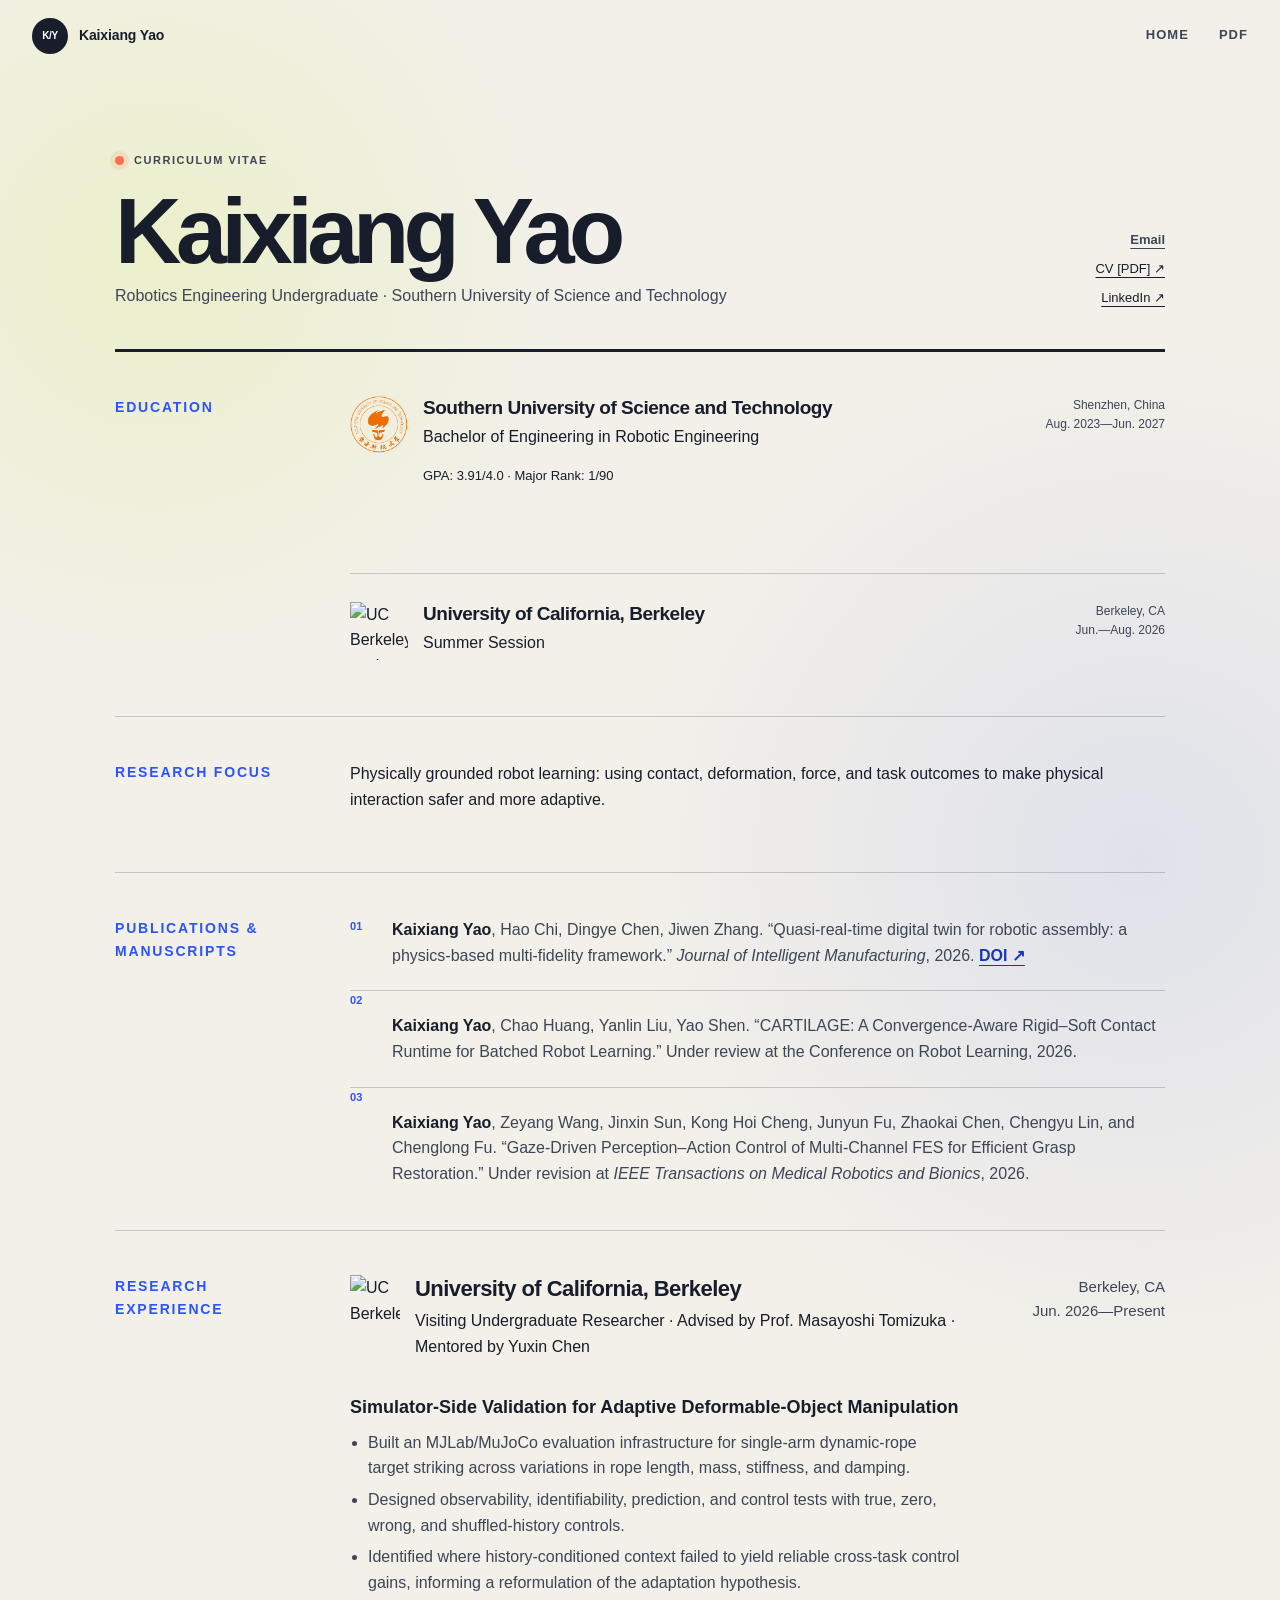
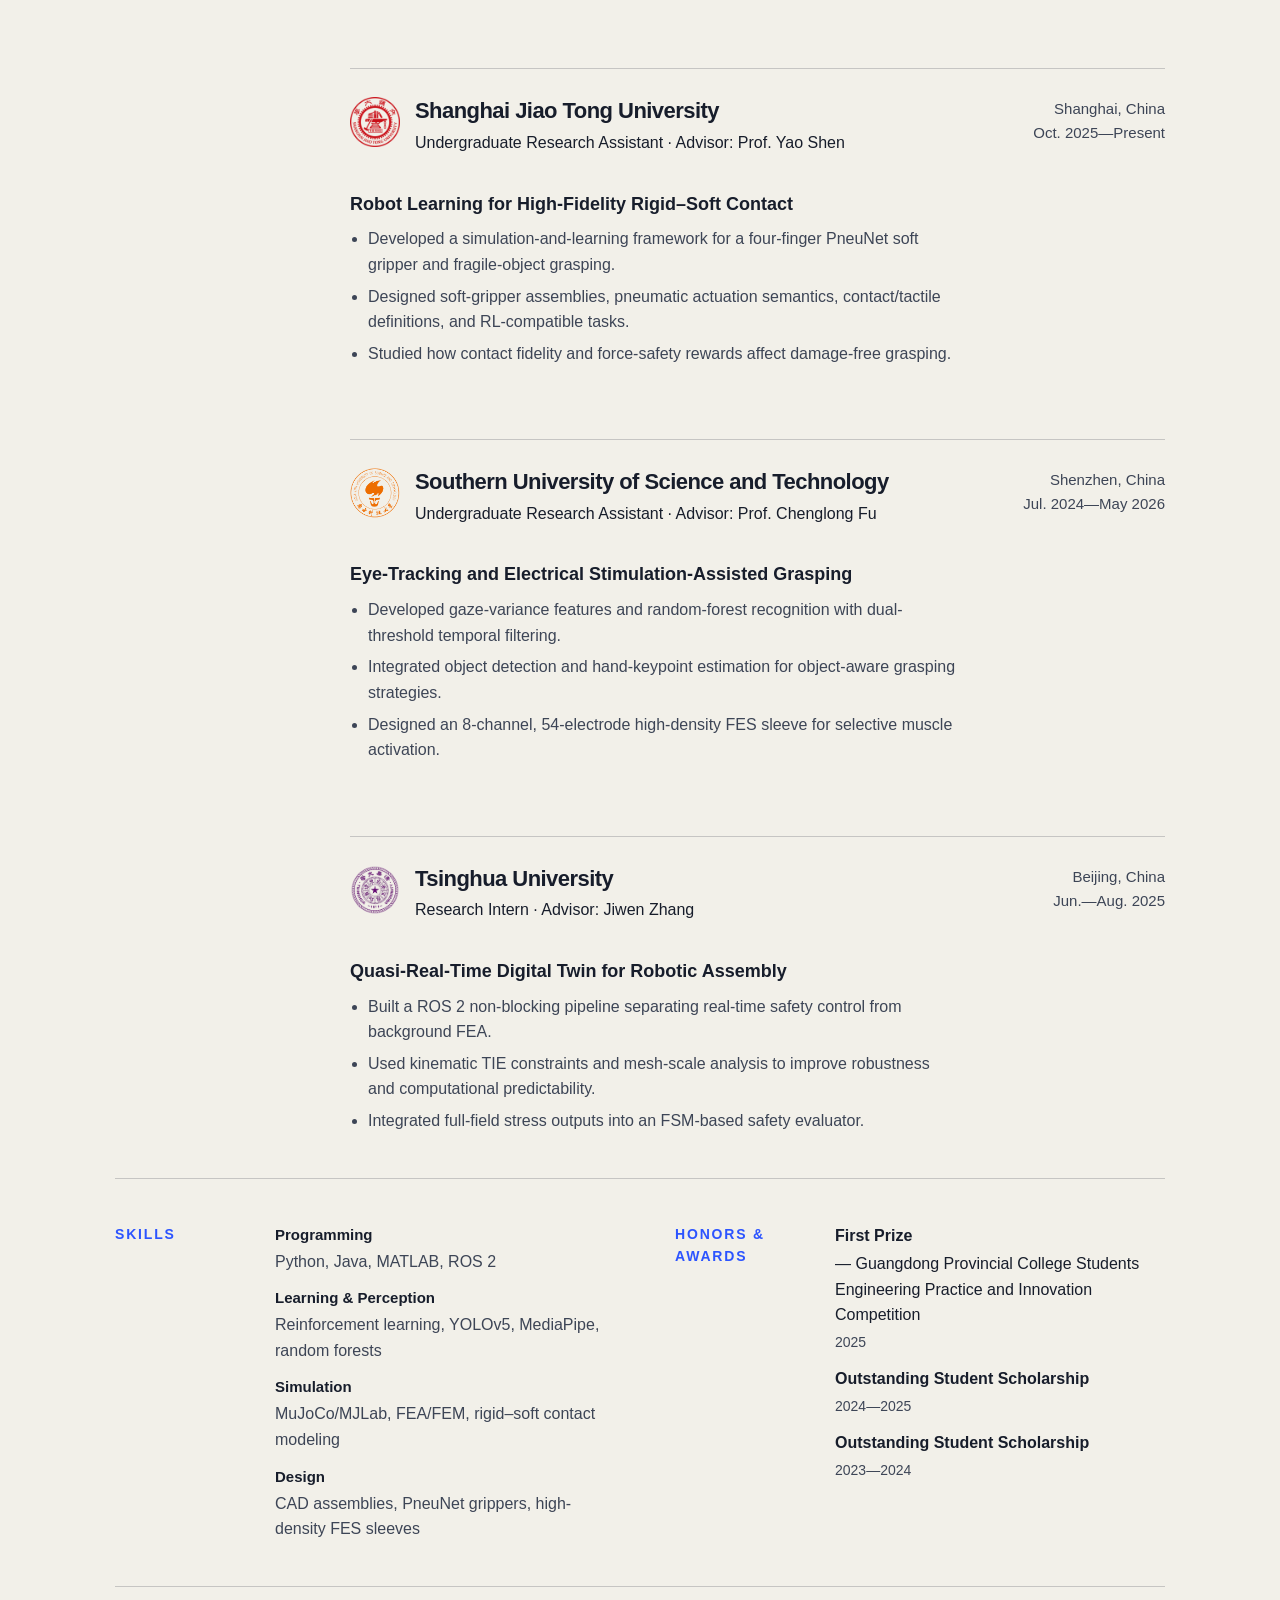
==== commit 93aa4924: "Refocus research narrative and add public CV" ====
--- a/cv.html
+++ b/cv.html
@@ -21,6 +21,7 @@
       </a>
       <nav class="site-nav cv-nav" aria-label="CV navigation">
         <a href="index.html">Home</a>
+        <a href="assets/Kaixiang_Yao_CV.pdf" target="_blank" rel="noreferrer">PDF</a>
       </nav>
     </header>
 
@@ -33,8 +34,8 @@
         </div>
         <div class="cv-contact">
           <button class="email-link" type="button" data-email>Email</button>
+          <a href="assets/Kaixiang_Yao_CV.pdf" target="_blank" rel="noreferrer">CV [PDF] ↗</a>
           <a href="https://www.linkedin.com/in/kaixiang-yao-7763b9421/" target="_blank" rel="noreferrer">LinkedIn ↗</a>
-          <a href="https://github.com/KaixiangYao" target="_blank" rel="noreferrer">GitHub ↗</a>
         </div>
       </header>
 
@@ -68,8 +69,8 @@
       </section>
 
       <section class="cv-section">
-        <h2>Research Interests</h2>
-        <p>Robot Learning · Contact-Rich Manipulation · Soft Robotics · Human–Robot Interaction · Robotic Assembly</p>
+        <h2>Research Focus</h2>
+        <p>Physically grounded robot learning: using contact, deformation, force, and task outcomes to make physical interaction safer and more adaptive.</p>
       </section>
 
       <section class="cv-section">
@@ -103,14 +104,14 @@
               <img class="university-logo" src="assets/logo-berkeley.svg" alt="UC Berkeley seal" />
               <div>
                 <h3>University of California, Berkeley</h3>
-                <p class="cv-role">Undergraduate Research Assistant · Advisor: Prof. Masayoshi Tomizuka</p>
+                <p class="cv-role">Visiting Undergraduate Researcher · Advised by Prof. Masayoshi Tomizuka · Mentored by Yuxin Chen</p>
               </div>
             </div>
-            <h4>History-Conditioned Adaptation for Dynamic Rope Manipulation</h4>
+            <h4>Simulator-Side Validation for Adaptive Deformable-Object Manipulation</h4>
             <ul>
-              <li>Built an MJLab/MuJoCo simulation and data-generation pipeline for single-arm dynamic rope free-end target striking across varied rope properties.</li>
-              <li>Designed multi-trial state–action–outcome representations for implicit adaptation to unseen rope dynamics.</li>
-              <li>Developed repeated-trial, cross-target, and history-control evaluation protocols and baselines.</li>
+              <li>Built an MJLab/MuJoCo evaluation infrastructure for single-arm dynamic-rope target striking across variations in rope length, mass, stiffness, and damping.</li>
+              <li>Designed observability, identifiability, prediction, and control tests with true, zero, wrong, and shuffled-history controls.</li>
+              <li>Identified where history-conditioned context failed to yield reliable cross-task control gains, informing a reformulation of the adaptation hypothesis.</li>
             </ul>
           </div>
           <div class="cv-entry-side">Berkeley, CA<br />Jun. 2026—Present</div>
--- a/assets/styles.css
+++ b/assets/styles.css
@@ -15,6 +15,7 @@
   --shell: min(1280px, calc(100vw - 64px));
   --font-sans: "Segoe UI Variable", "Segoe UI", Helvetica, Arial, sans-serif;
   --font-display: "Arial Narrow", "Aptos Display", "Segoe UI Variable", Arial, sans-serif;
+  --font-soft-display: "Aptos Display", "Segoe UI Variable Display", "Segoe UI Variable", "Segoe UI", sans-serif;
 }
 
 * {
@@ -235,11 +236,11 @@
 .hero h1 {
   max-width: 760px;
   margin-bottom: 28px;
-  font-family: var(--font-display);
+  font-family: var(--font-soft-display);
   font-size: clamp(60px, 6.6vw, 104px);
-  font-weight: 760;
-  line-height: 0.92;
-  letter-spacing: -0.065em;
+  font-weight: 650;
+  line-height: 0.94;
+  letter-spacing: -0.05em;
 }
 
 .hero h1 em {
@@ -252,10 +253,20 @@
 
 .hero-intro {
   max-width: 680px;
-  margin-bottom: 32px;
+  margin-bottom: 12px;
   color: var(--ink-soft);
   font-size: clamp(17px, 1.4vw, 20px);
   line-height: 1.65;
+}
+
+.hero-thesis {
+  max-width: 700px;
+  margin-bottom: 32px;
+  color: var(--ink);
+  font-size: clamp(18px, 1.55vw, 22px);
+  font-weight: 610;
+  line-height: 1.55;
+  letter-spacing: -0.018em;
 }
 
 .hero-intro strong {
@@ -267,7 +278,7 @@
   flex-wrap: wrap;
   gap: 14px;
   align-items: center;
-  margin-bottom: 52px;
+  margin-bottom: 0;
 }
 
 .button {
@@ -318,6 +329,12 @@
   font-weight: 750;
 }
 
+.text-link-secondary {
+  margin-left: 0;
+  color: var(--ink-soft);
+  font-weight: 650;
+}
+
 .hero-meta {
   display: grid;
   max-width: 680px;
@@ -377,6 +394,36 @@
   font-weight: 800;
   text-transform: uppercase;
   letter-spacing: 0.14em;
+}
+
+.current-focus {
+  margin-block: 48px;
+}
+
+.current-focus-label {
+  color: var(--acid);
+  font-size: 10px;
+  font-weight: 800;
+  text-transform: uppercase;
+  letter-spacing: 0.14em;
+}
+
+.current-focus h2 {
+  max-width: 470px;
+  margin: 16px 0 20px;
+  font-family: var(--font-soft-display);
+  font-size: clamp(32px, 3.2vw, 50px);
+  font-weight: 640;
+  line-height: 1.03;
+  letter-spacing: -0.045em;
+}
+
+.current-focus p {
+  max-width: 430px;
+  margin: 0;
+  color: rgba(255, 255, 255, 0.66);
+  font-size: 15px;
+  line-height: 1.55;
 }
 
 .interest-list {
@@ -752,7 +799,7 @@
 
 .result-strip {
   display: grid;
-  grid-template-columns: repeat(3, 1fr);
+  grid-template-columns: repeat(2, 1fr);
   margin: 14px 0 24px;
   border-block: 1px solid var(--line);
 }
@@ -833,6 +880,35 @@
   color: rgba(255, 255, 255, 0.7);
 }
 
+.research-questions {
+  display: grid;
+  max-width: 860px;
+  padding: 0;
+  margin: 26px 0 0;
+  gap: 0;
+  list-style: none;
+  counter-reset: questions;
+}
+
+.research-questions li {
+  display: grid;
+  grid-template-columns: 42px 1fr;
+  padding: 16px 0;
+  color: rgba(255, 255, 255, 0.74);
+  border-top: 1px solid var(--line-dark);
+  counter-increment: questions;
+  font-size: 16px;
+  line-height: 1.5;
+}
+
+.research-questions li::before {
+  color: var(--acid);
+  content: "0" counter(questions);
+  font-size: 10px;
+  font-weight: 850;
+  letter-spacing: 0.12em;
+}
+
 .current-meta {
   color: var(--acid);
   font-size: 12px;
@@ -872,10 +948,11 @@
 
 .timeline-body h3 {
   margin: 6px 0 4px;
-  font-family: var(--font-display);
+  font-family: var(--font-soft-display);
   font-size: 26px;
-  line-height: 1.1;
-  letter-spacing: -0.035em;
+  font-weight: 650;
+  line-height: 1.16;
+  letter-spacing: -0.025em;
 }
 
 .timeline-body p {
@@ -1022,6 +1099,10 @@
   font-size: 11px;
 }
 
+.site-footer a {
+  color: inherit;
+}
+
 .print-link,
 .cv-contact button {
   padding: 0;
@@ -1087,7 +1168,7 @@
 .cv-two-column h2 {
   margin: 0;
   color: var(--blue);
-  font-size: 12px;
+  font-size: 14px;
   font-weight: 850;
   text-transform: uppercase;
   letter-spacing: 0.13em;
@@ -1169,20 +1250,20 @@
 }
 
 .cv-experience .cv-entry-main h3 {
-  font-size: 20px;
+  font-size: 22px;
 }
 
 .cv-experience .cv-role,
 .cv-experience .cv-entry-main ul {
-  font-size: 14px;
+  font-size: 16px;
 }
 
 .cv-experience .cv-entry-main h4 {
-  font-size: 16px;
+  font-size: 18px;
 }
 
 .cv-experience .cv-entry-side {
-  font-size: 13px;
+  font-size: 15px;
 }
 
 .publication-list {
@@ -1244,14 +1325,14 @@
 }
 
 .skills-list dt {
-  font-size: 13px;
+  font-size: 15px;
   font-weight: 800;
 }
 
 .skills-list dd {
   margin: 2px 0 0;
   color: var(--ink-soft);
-  font-size: 14px;
+  font-size: 16px;
 }
 
 .award-list {
@@ -1263,7 +1344,7 @@
 .award-list li {
   display: grid;
   gap: 3px;
-  font-size: 14px;
+  font-size: 16px;
 }
 
 .award-list li + li {
@@ -1272,7 +1353,7 @@
 
 .award-list span {
   color: var(--ink-soft);
-  font-size: 12px;
+  font-size: 14px;
 }
 
 .js .reveal {
@@ -1423,6 +1504,10 @@
     font-size: 16px;
   }
 
+  .hero-thesis {
+    font-size: 18px;
+  }
+
   .hero-actions {
     align-items: stretch;
     flex-direction: column;
@@ -1459,6 +1544,18 @@
 
   .interest-list {
     margin-block: 28px;
+  }
+
+  .current-focus {
+    margin-block: 34px;
+  }
+
+  .current-focus h2 {
+    font-size: 34px;
+  }
+
+  .current-focus p {
+    font-size: 14px;
   }
 
   .interest-list span {
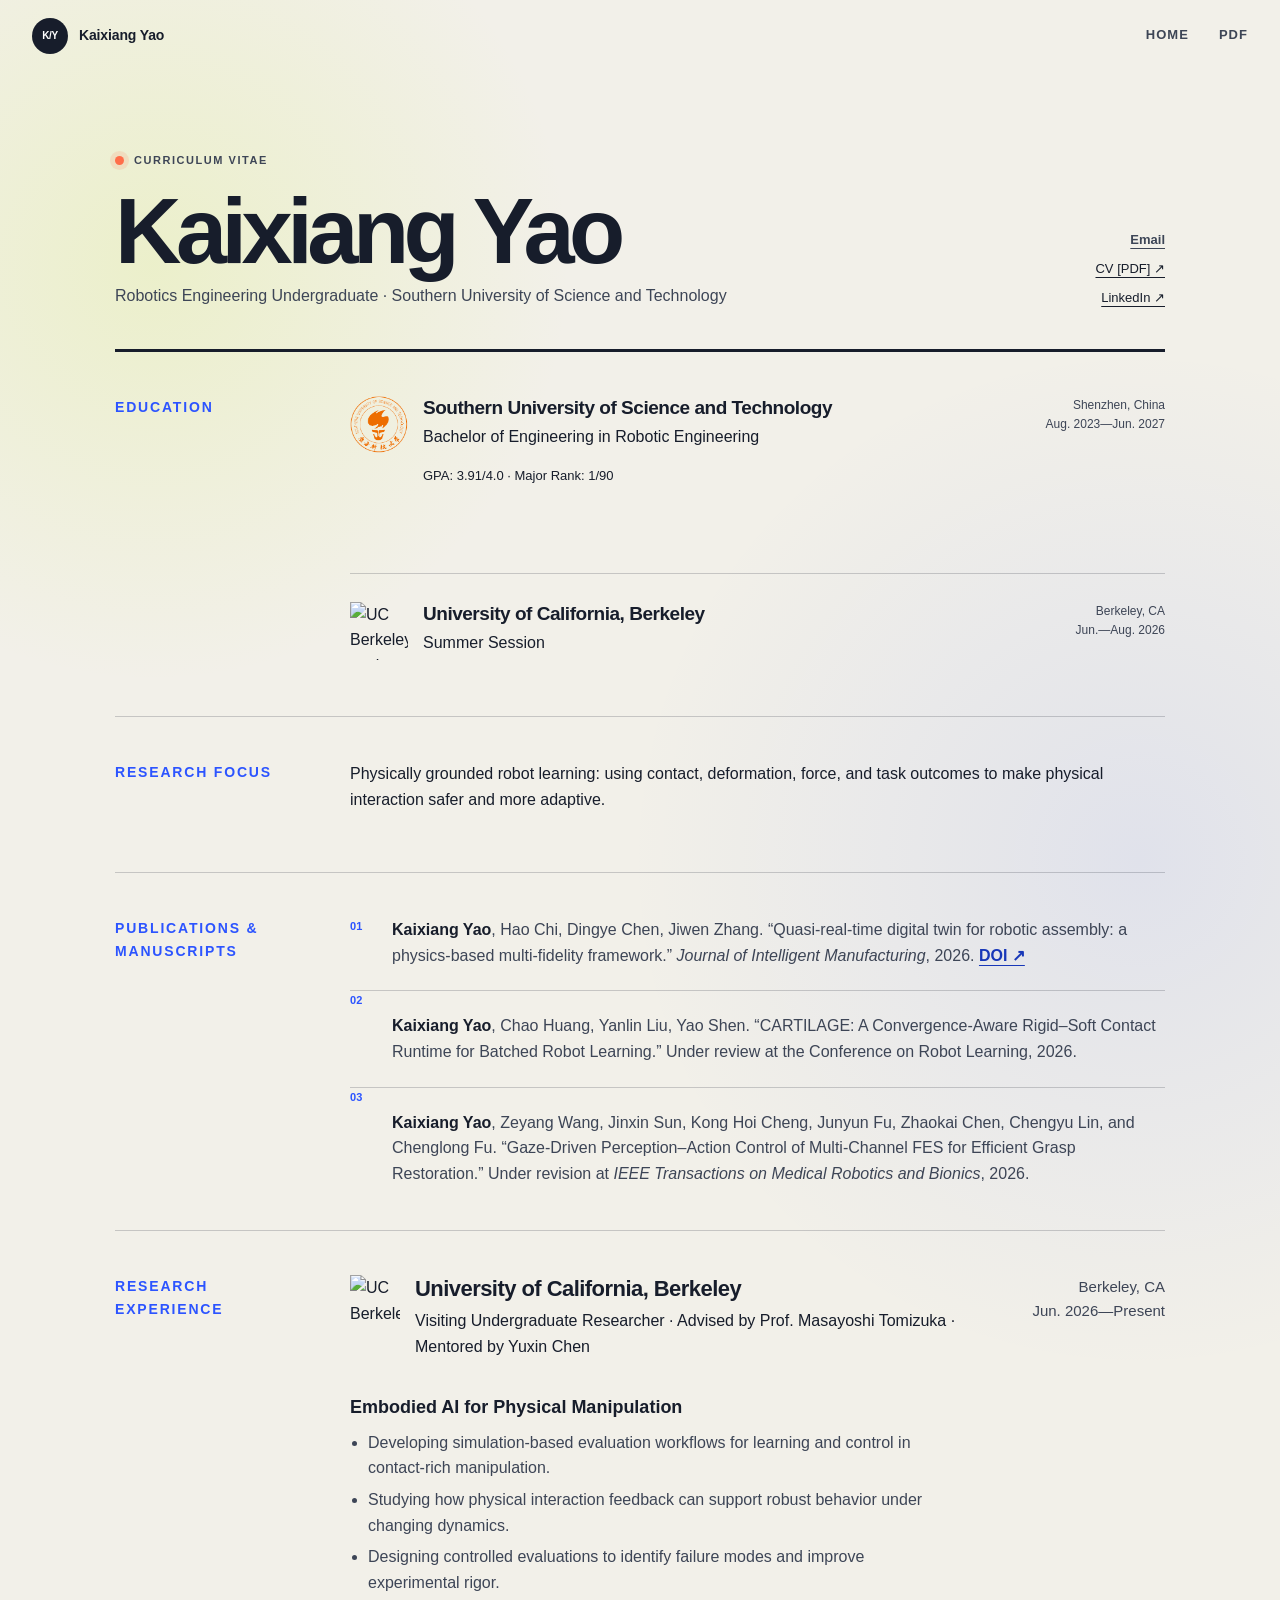
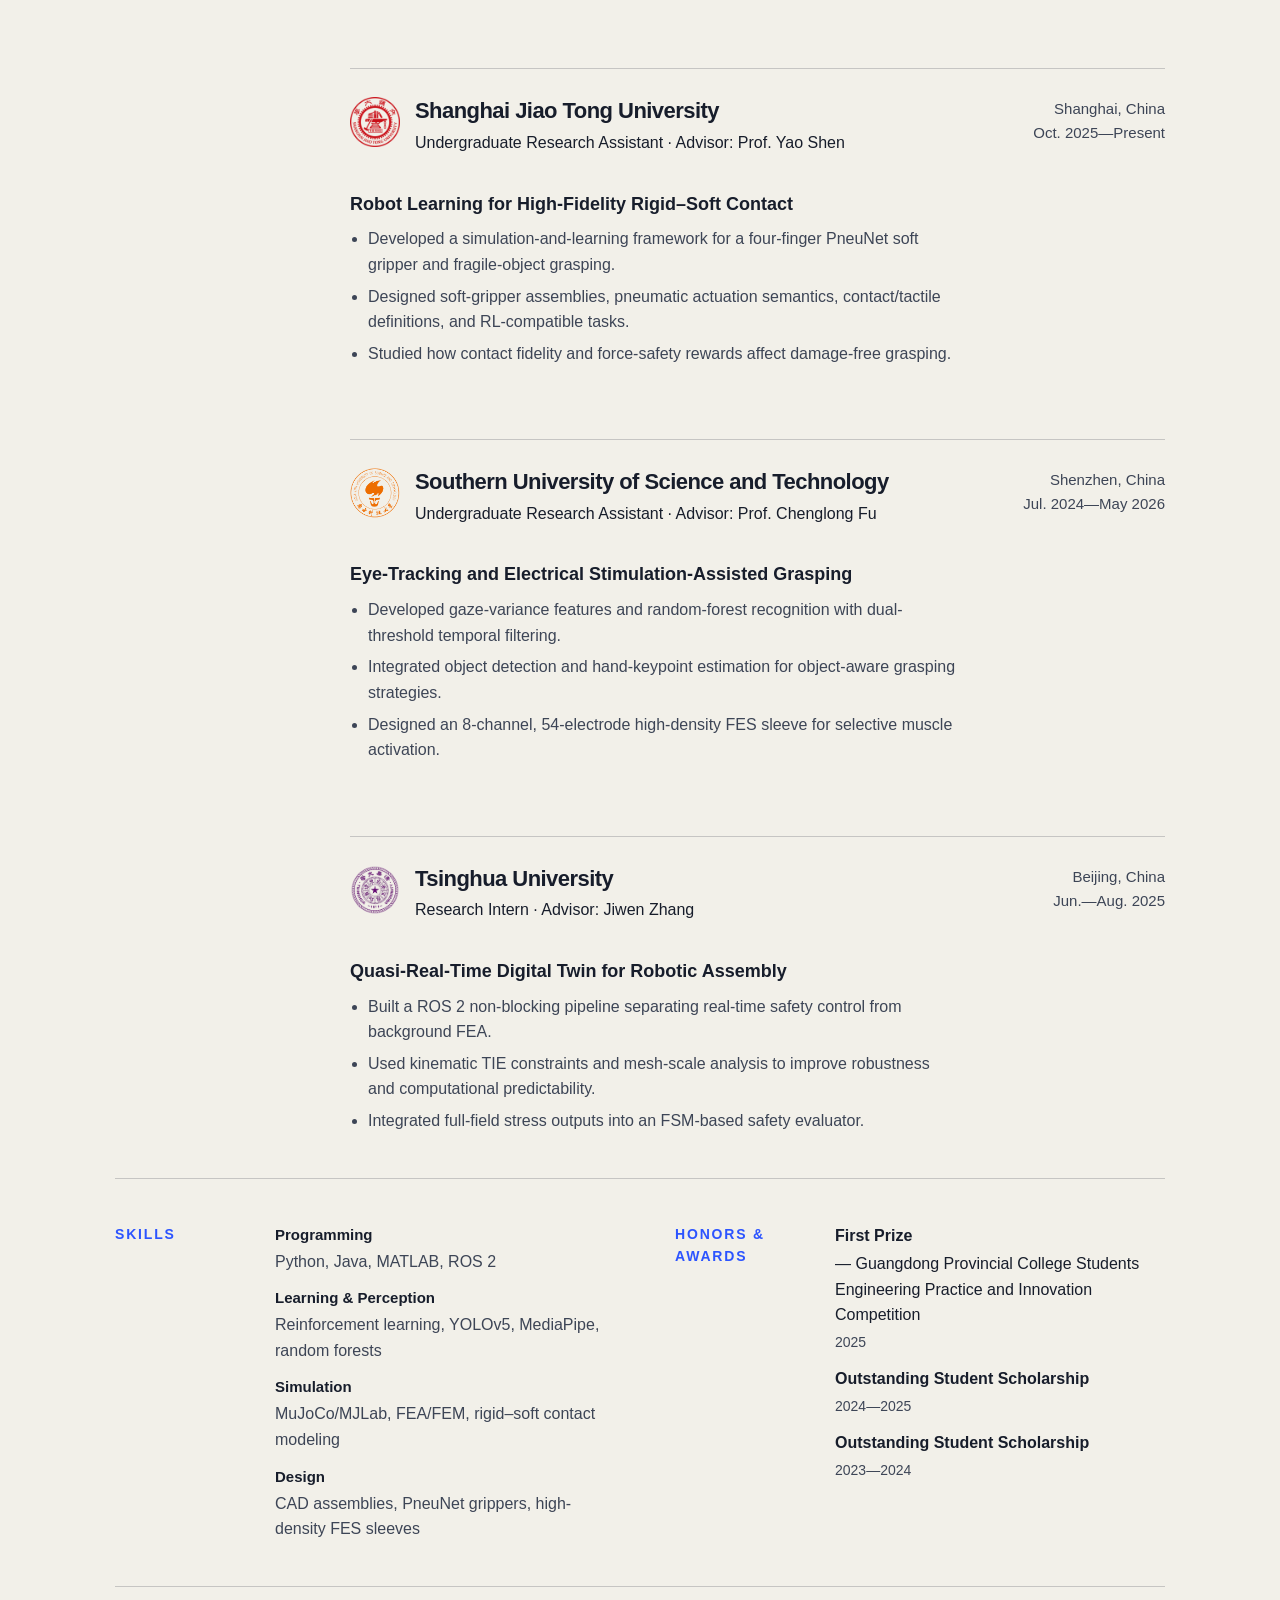
==== commit b7d91aee: "Generalize current work and enlarge CV text" ====
--- a/cv.html
+++ b/cv.html
@@ -107,11 +107,11 @@
                 <p class="cv-role">Visiting Undergraduate Researcher · Advised by Prof. Masayoshi Tomizuka · Mentored by Yuxin Chen</p>
               </div>
             </div>
-            <h4>Simulator-Side Validation for Adaptive Deformable-Object Manipulation</h4>
+            <h4>Embodied AI for Physical Manipulation</h4>
             <ul>
-              <li>Built an MJLab/MuJoCo evaluation infrastructure for single-arm dynamic-rope target striking across variations in rope length, mass, stiffness, and damping.</li>
-              <li>Designed observability, identifiability, prediction, and control tests with true, zero, wrong, and shuffled-history controls.</li>
-              <li>Identified where history-conditioned context failed to yield reliable cross-task control gains, informing a reformulation of the adaptation hypothesis.</li>
+              <li>Developing simulation-based evaluation workflows for learning and control in contact-rich manipulation.</li>
+              <li>Studying how physical interaction feedback can support robust behavior under changing dynamics.</li>
+              <li>Designing controlled evaluations to identify failure modes and improve experimental rigor.</li>
             </ul>
           </div>
           <div class="cv-entry-side">Berkeley, CA<br />Jun. 2026—Present</div>
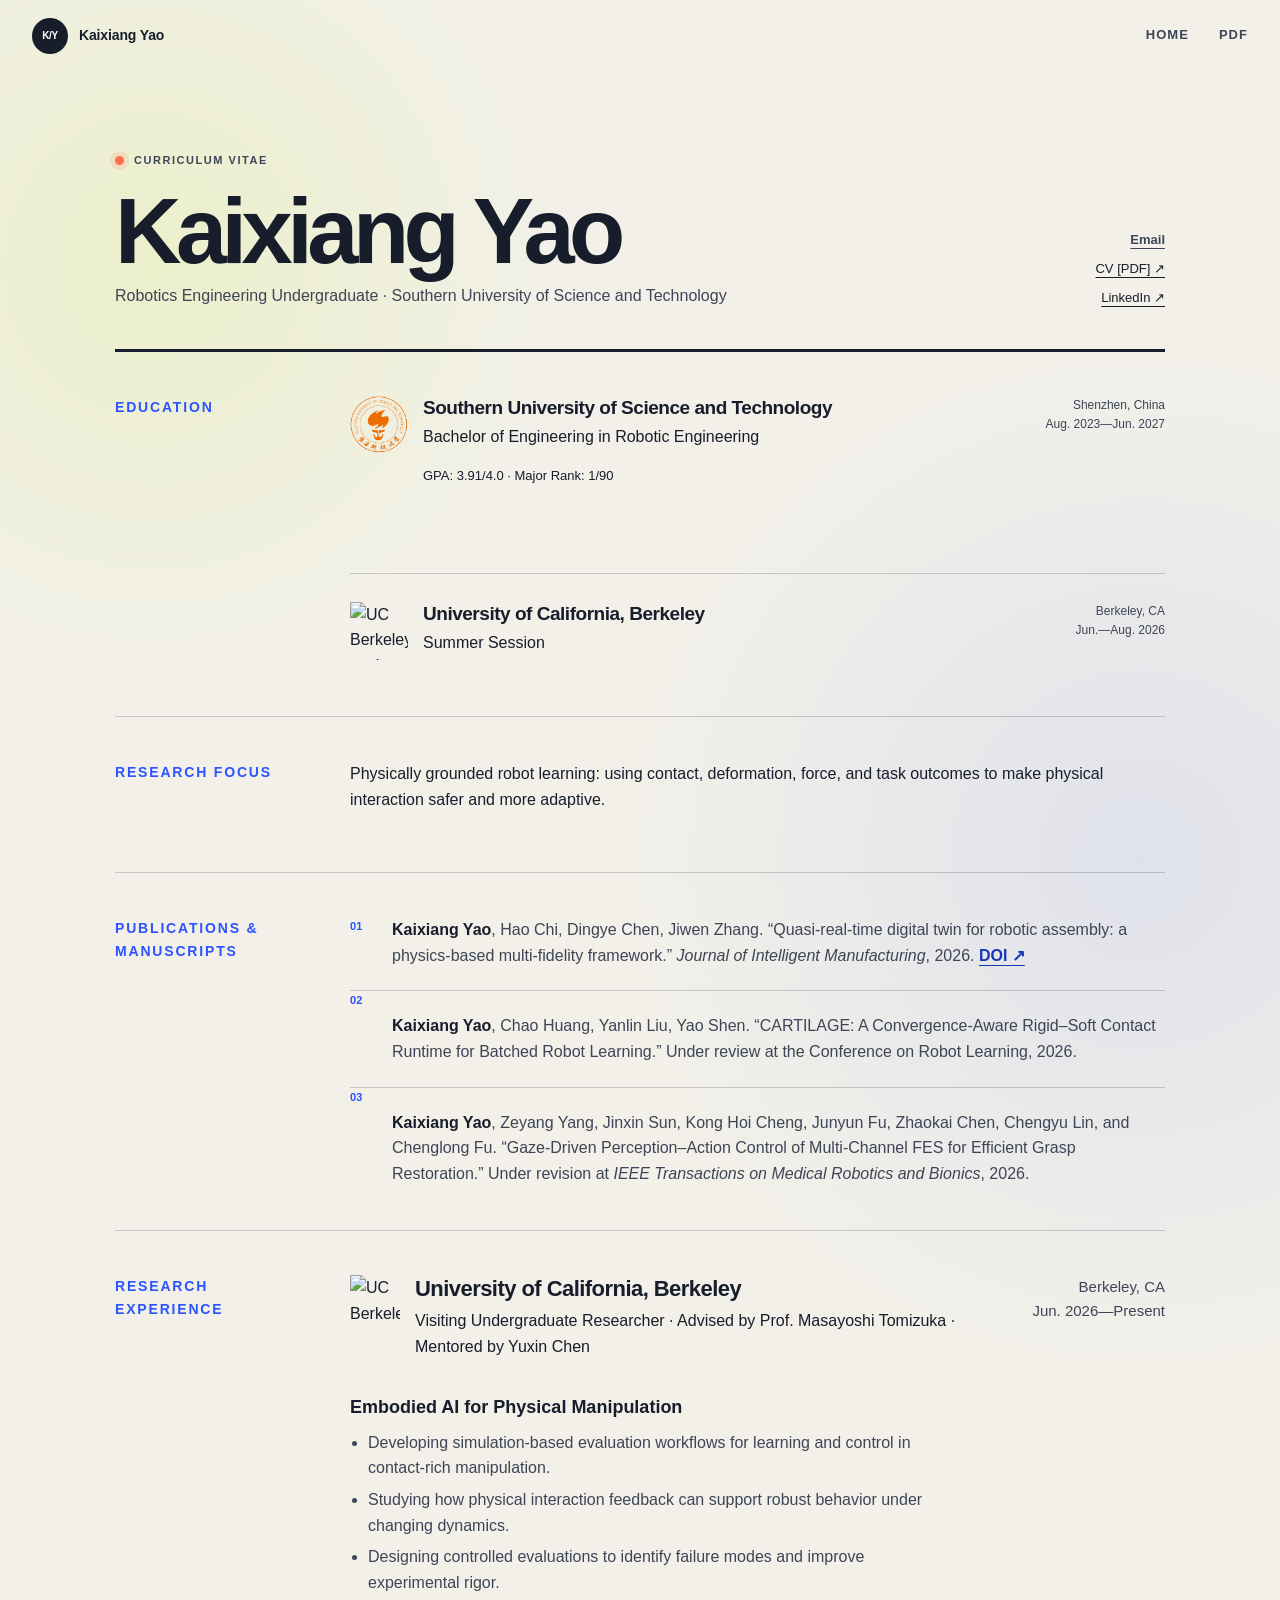
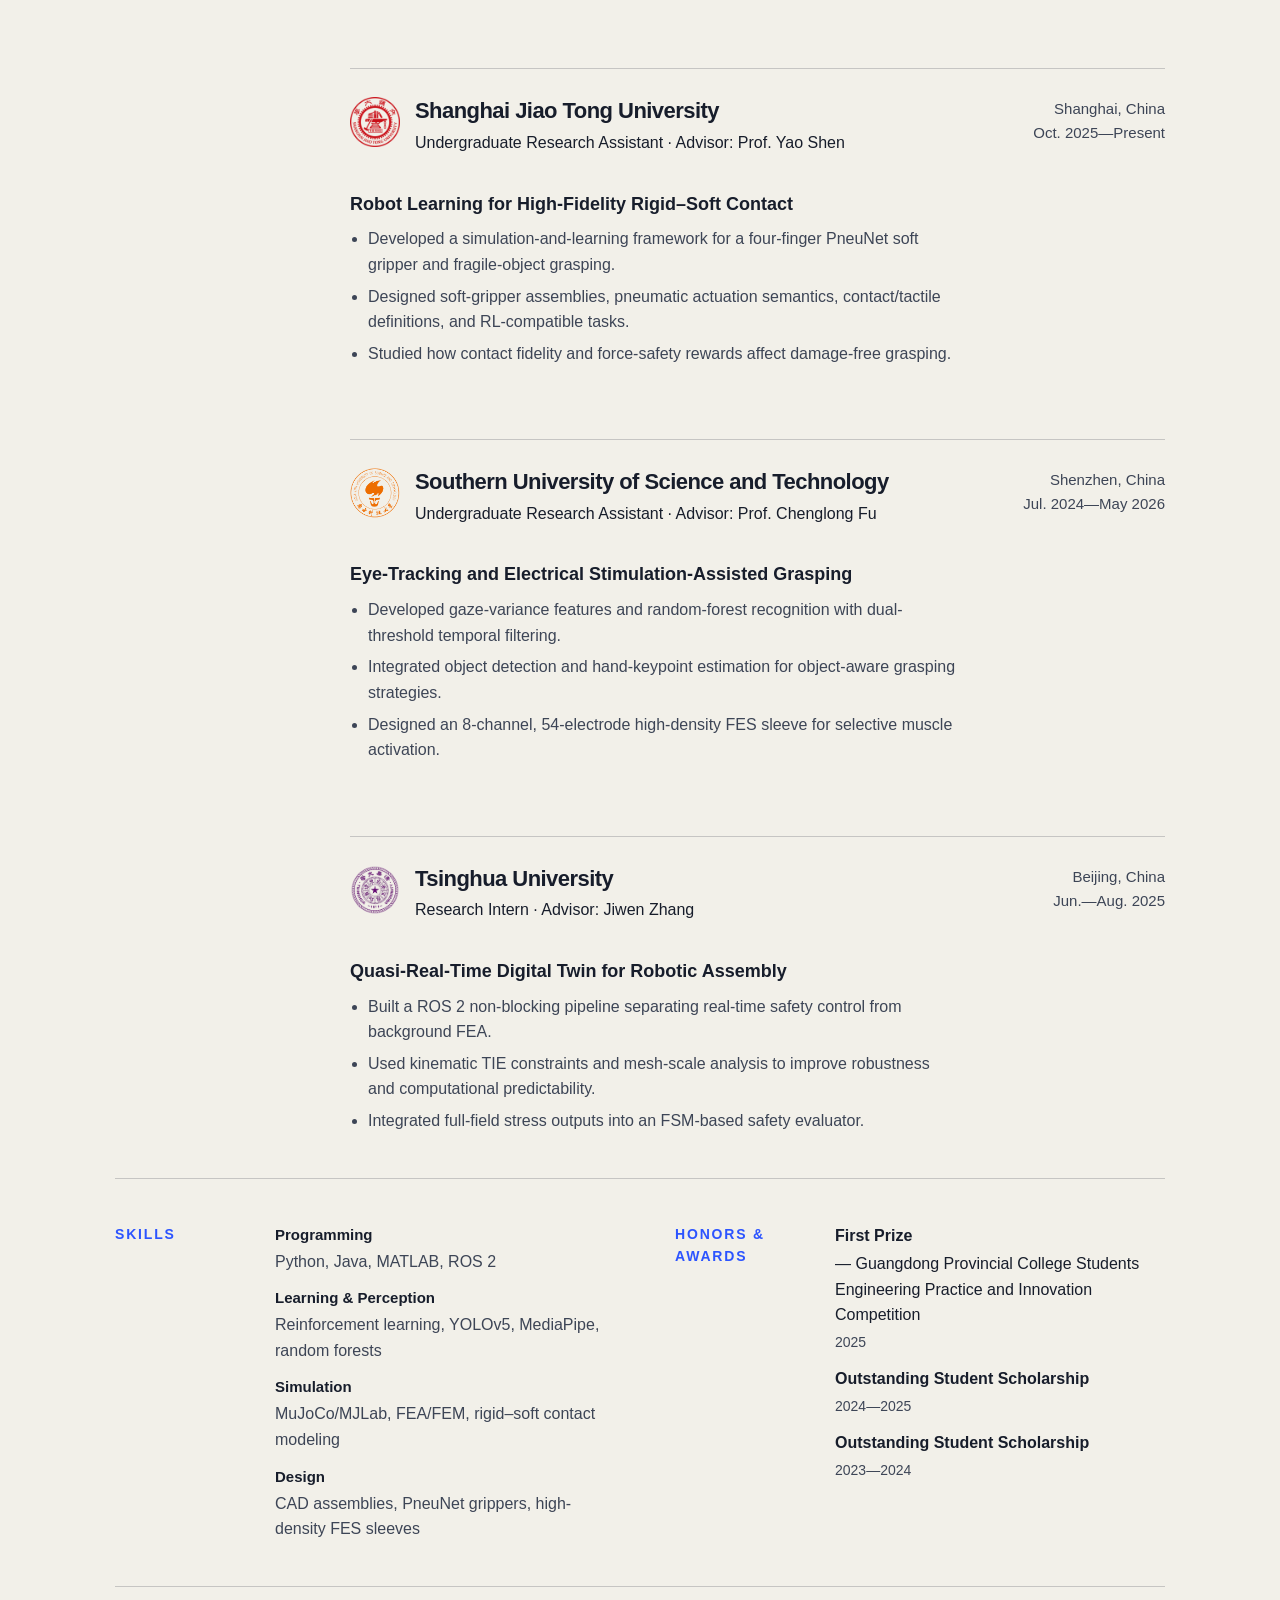
==== commit dfbea821: "Correct TMRB coauthor name" ====
--- a/cv.html
+++ b/cv.html
@@ -88,7 +88,7 @@
             Under review at the Conference on Robot Learning, 2026.
           </li>
           <li>
-            <strong>Kaixiang Yao</strong>, Zeyang Wang, Jinxin Sun, Kong Hoi Cheng, Junyun Fu,
+              <strong>Kaixiang Yao</strong>, Zeyang Yang, Jinxin Sun, Kong Hoi Cheng, Junyun Fu,
             Zhaokai Chen, Chengyu Lin, and Chenglong Fu.
             “Gaze-Driven Perception–Action Control of Multi-Channel FES for Efficient Grasp Restoration.”
             Under revision at <em>IEEE Transactions on Medical Robotics and Bionics</em>, 2026.
